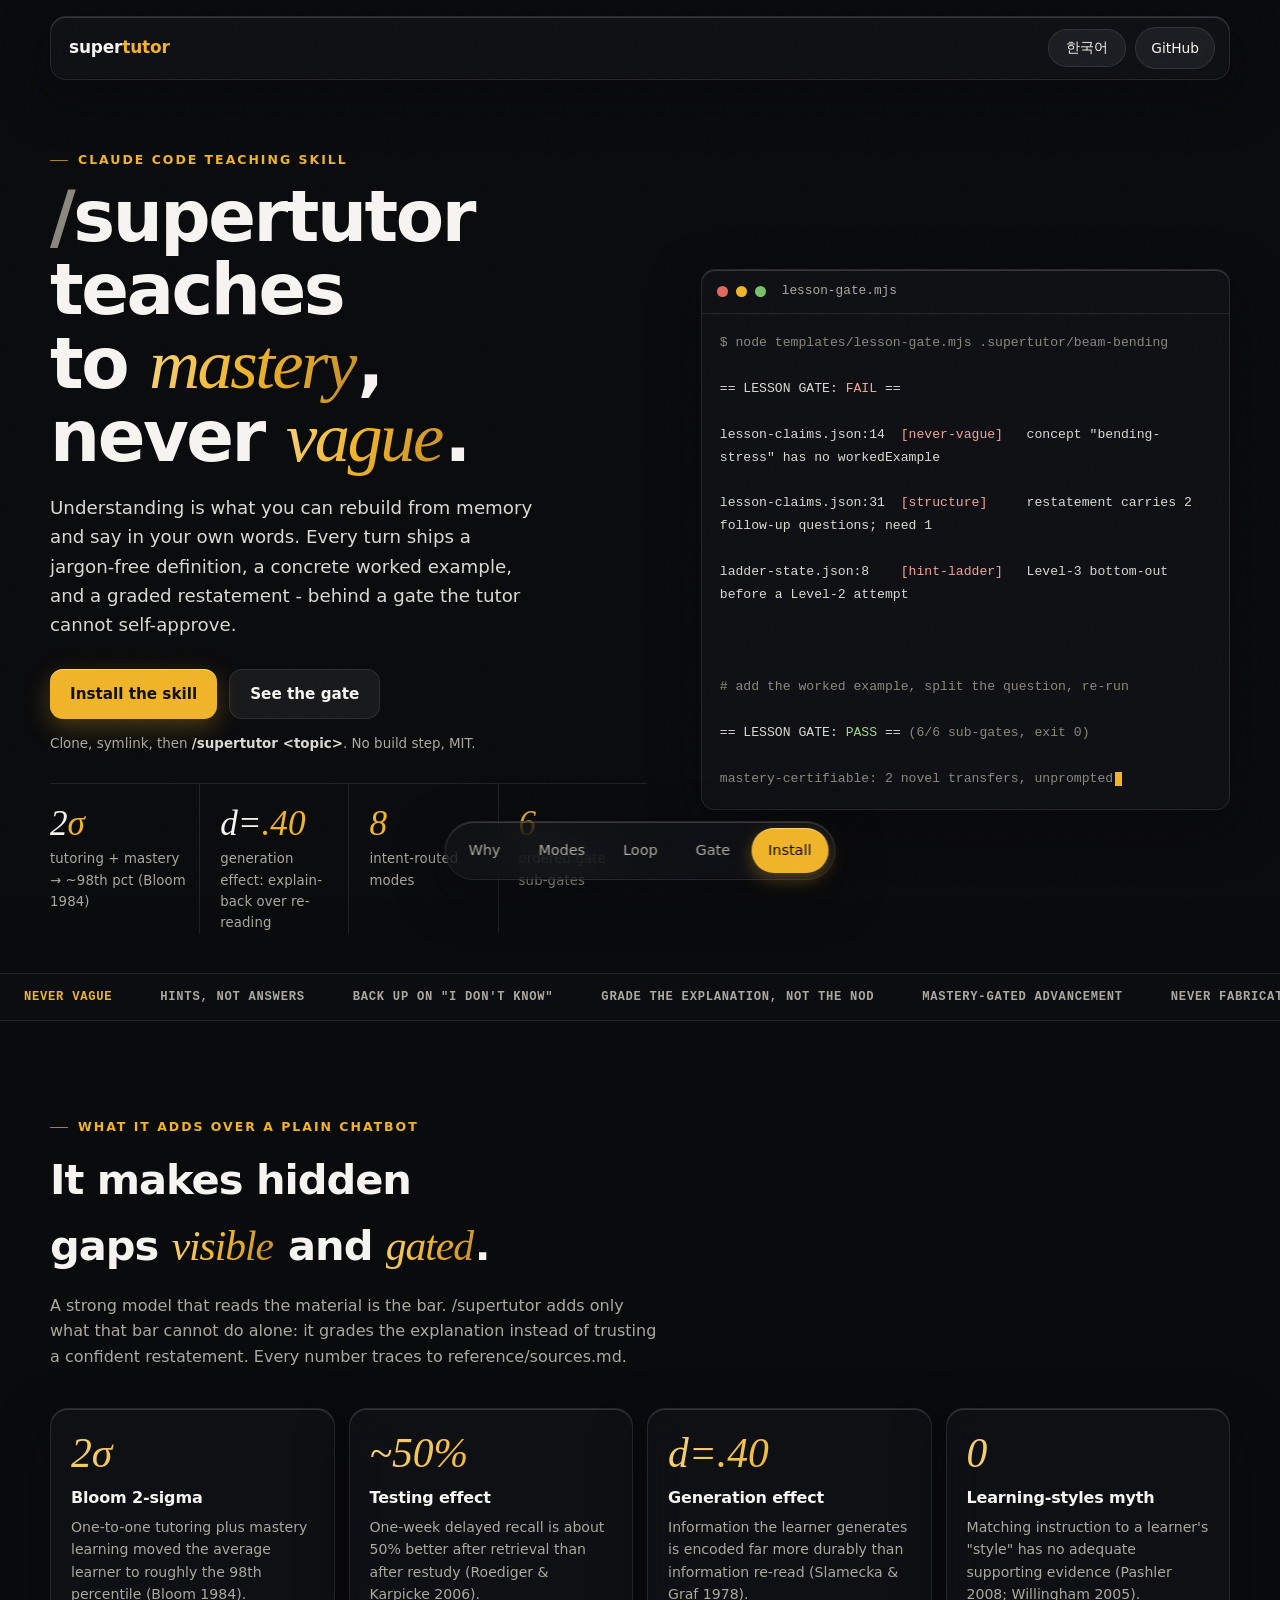
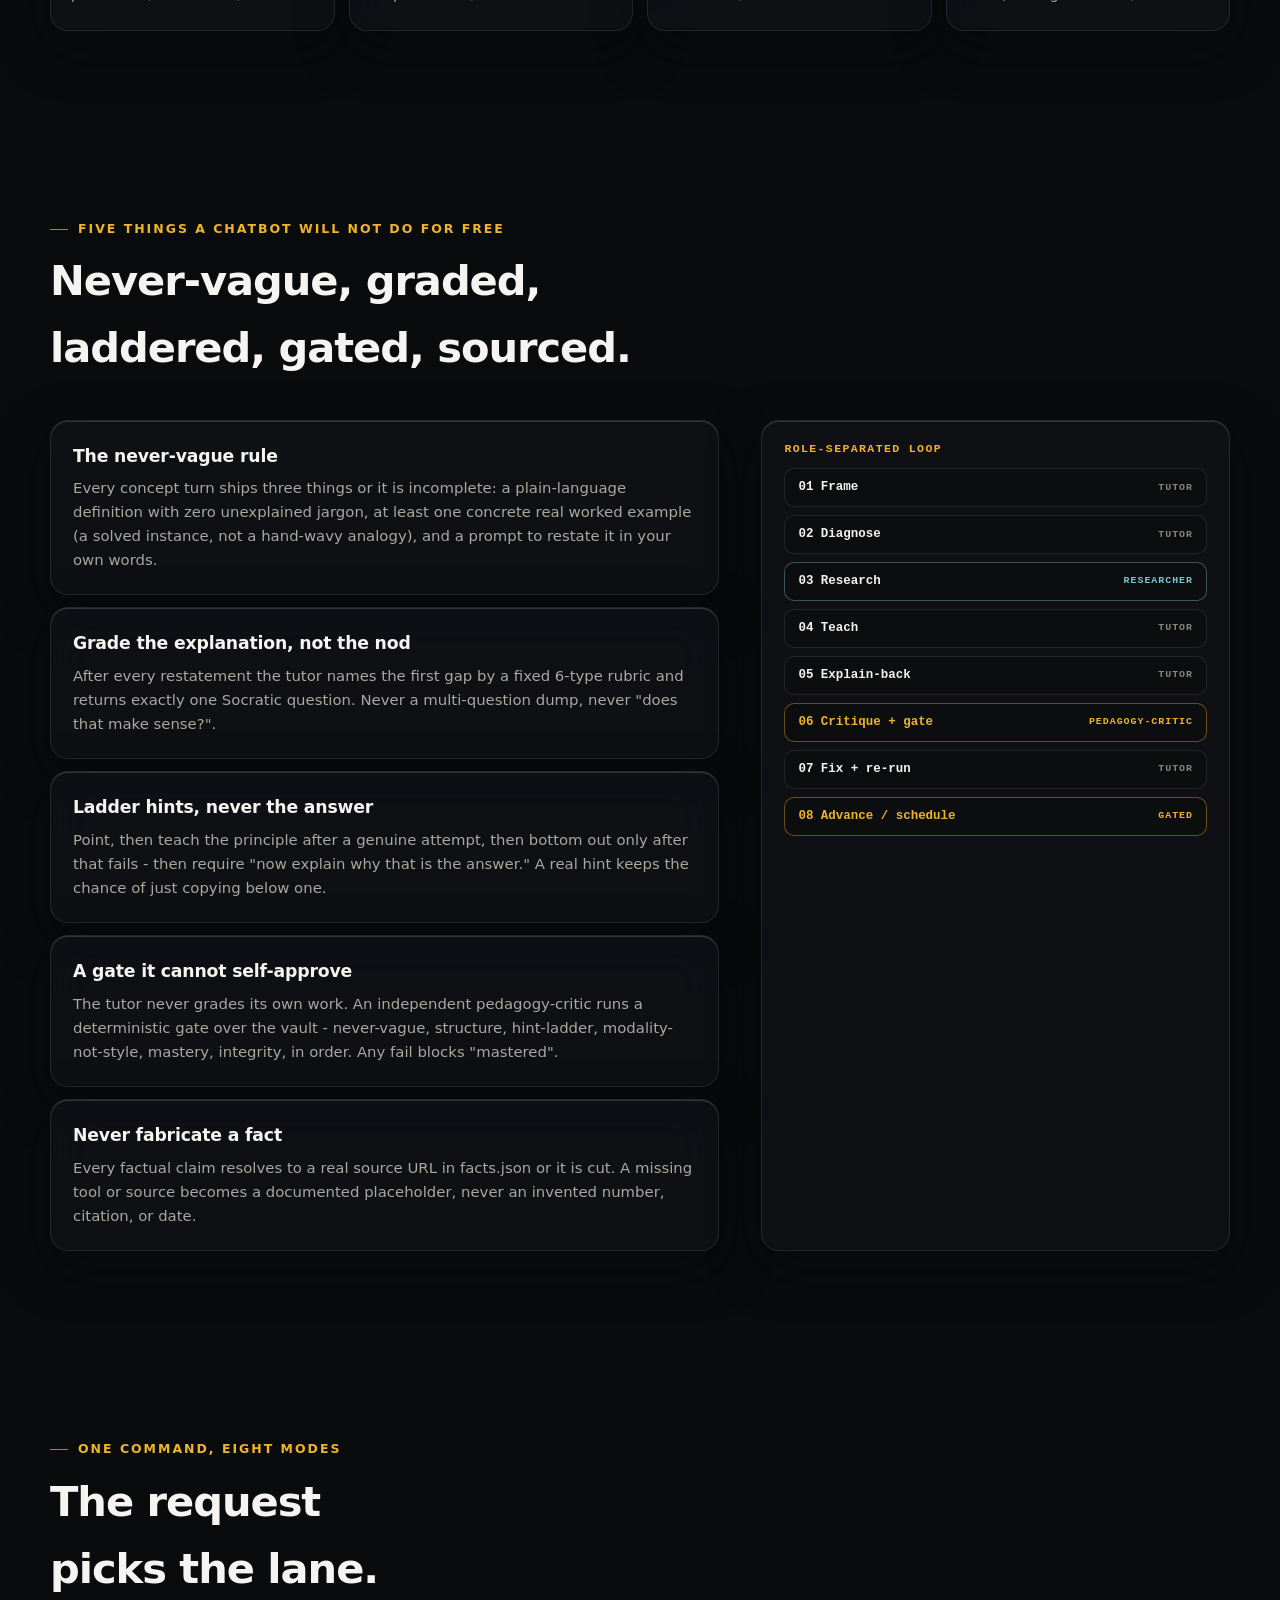
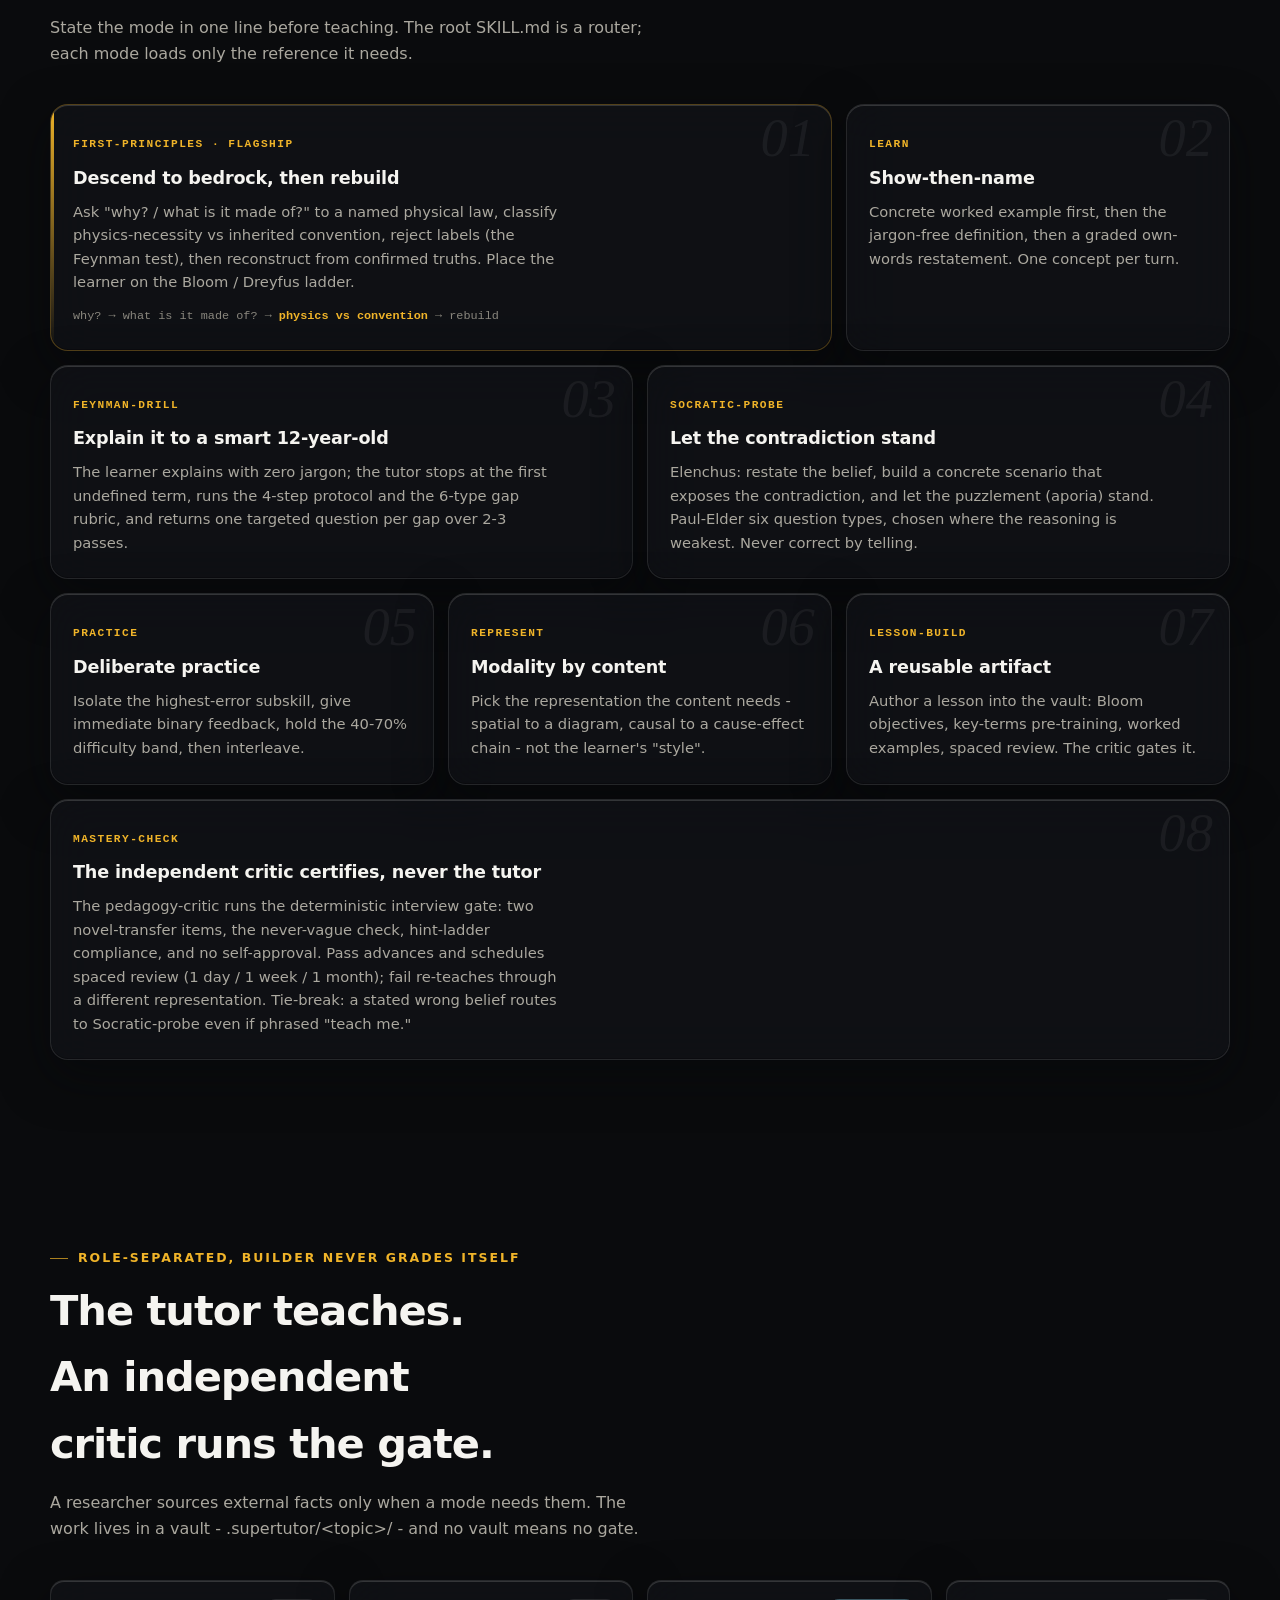
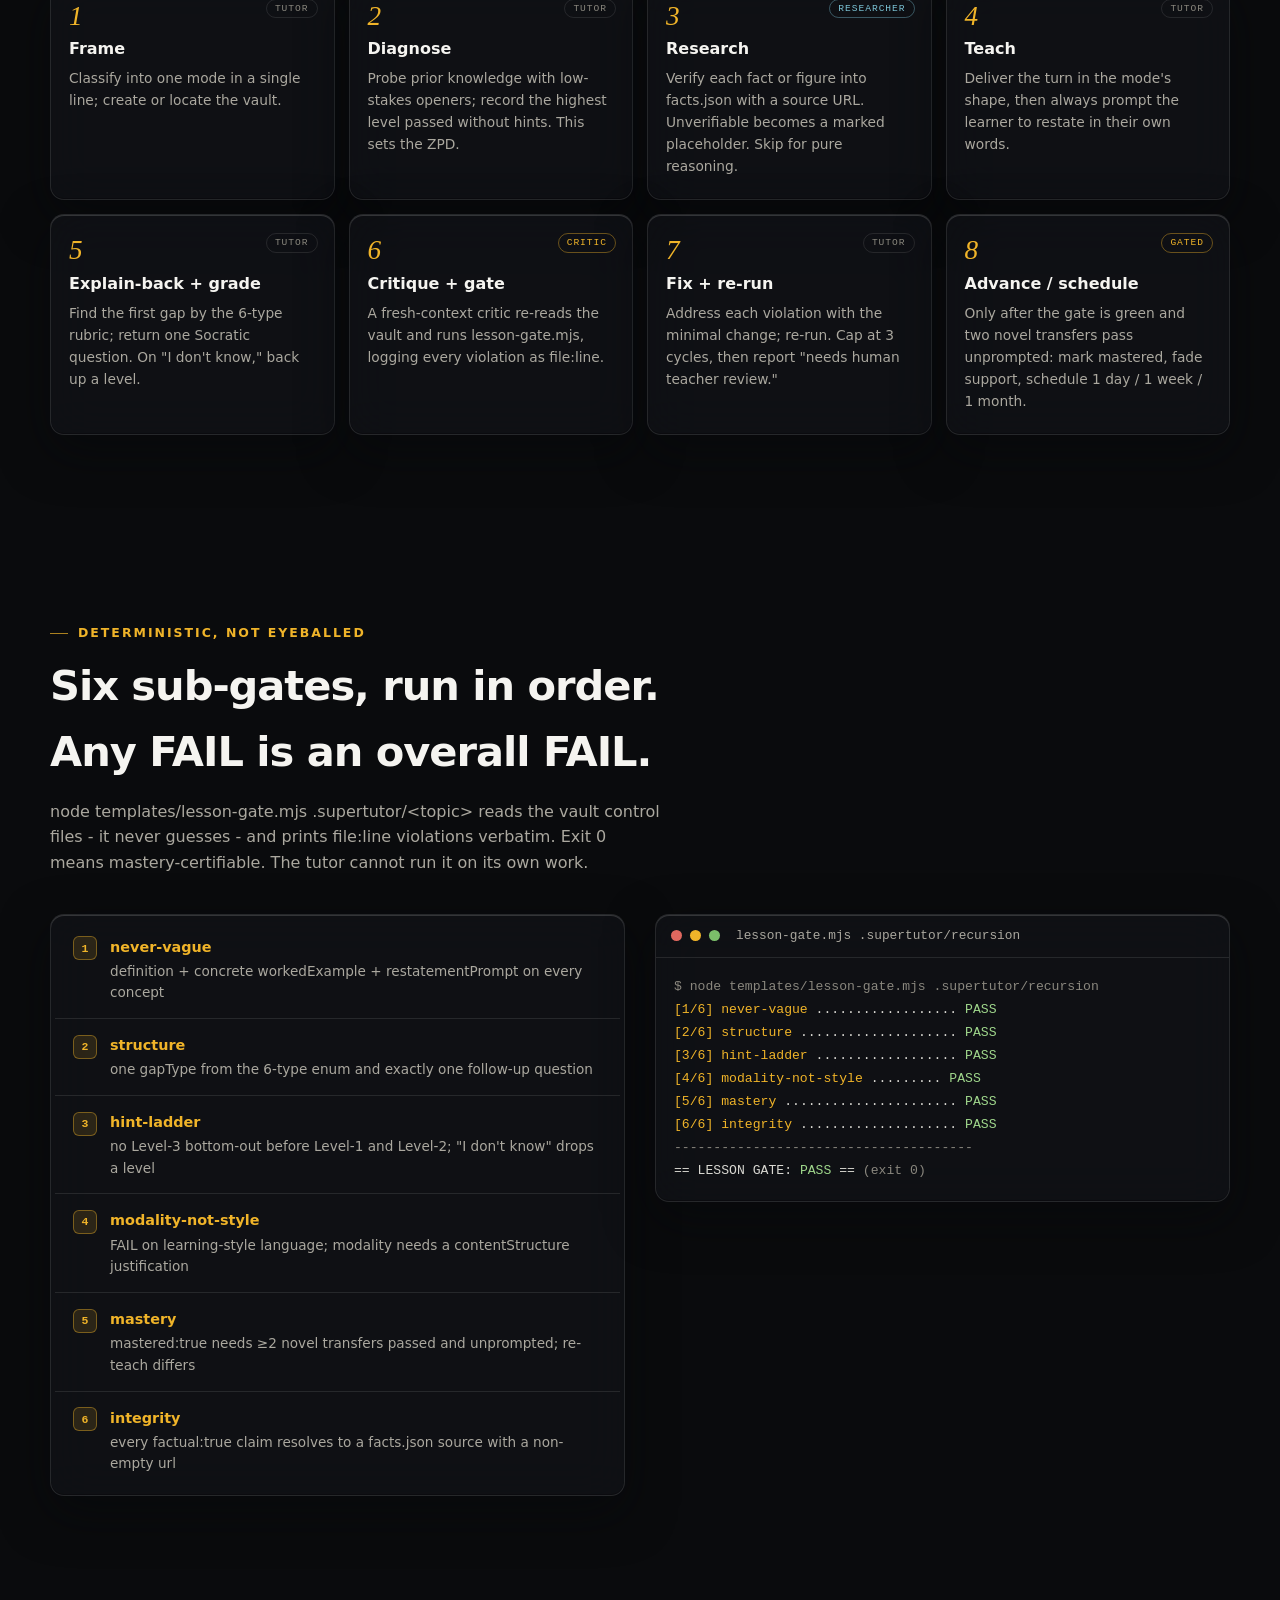
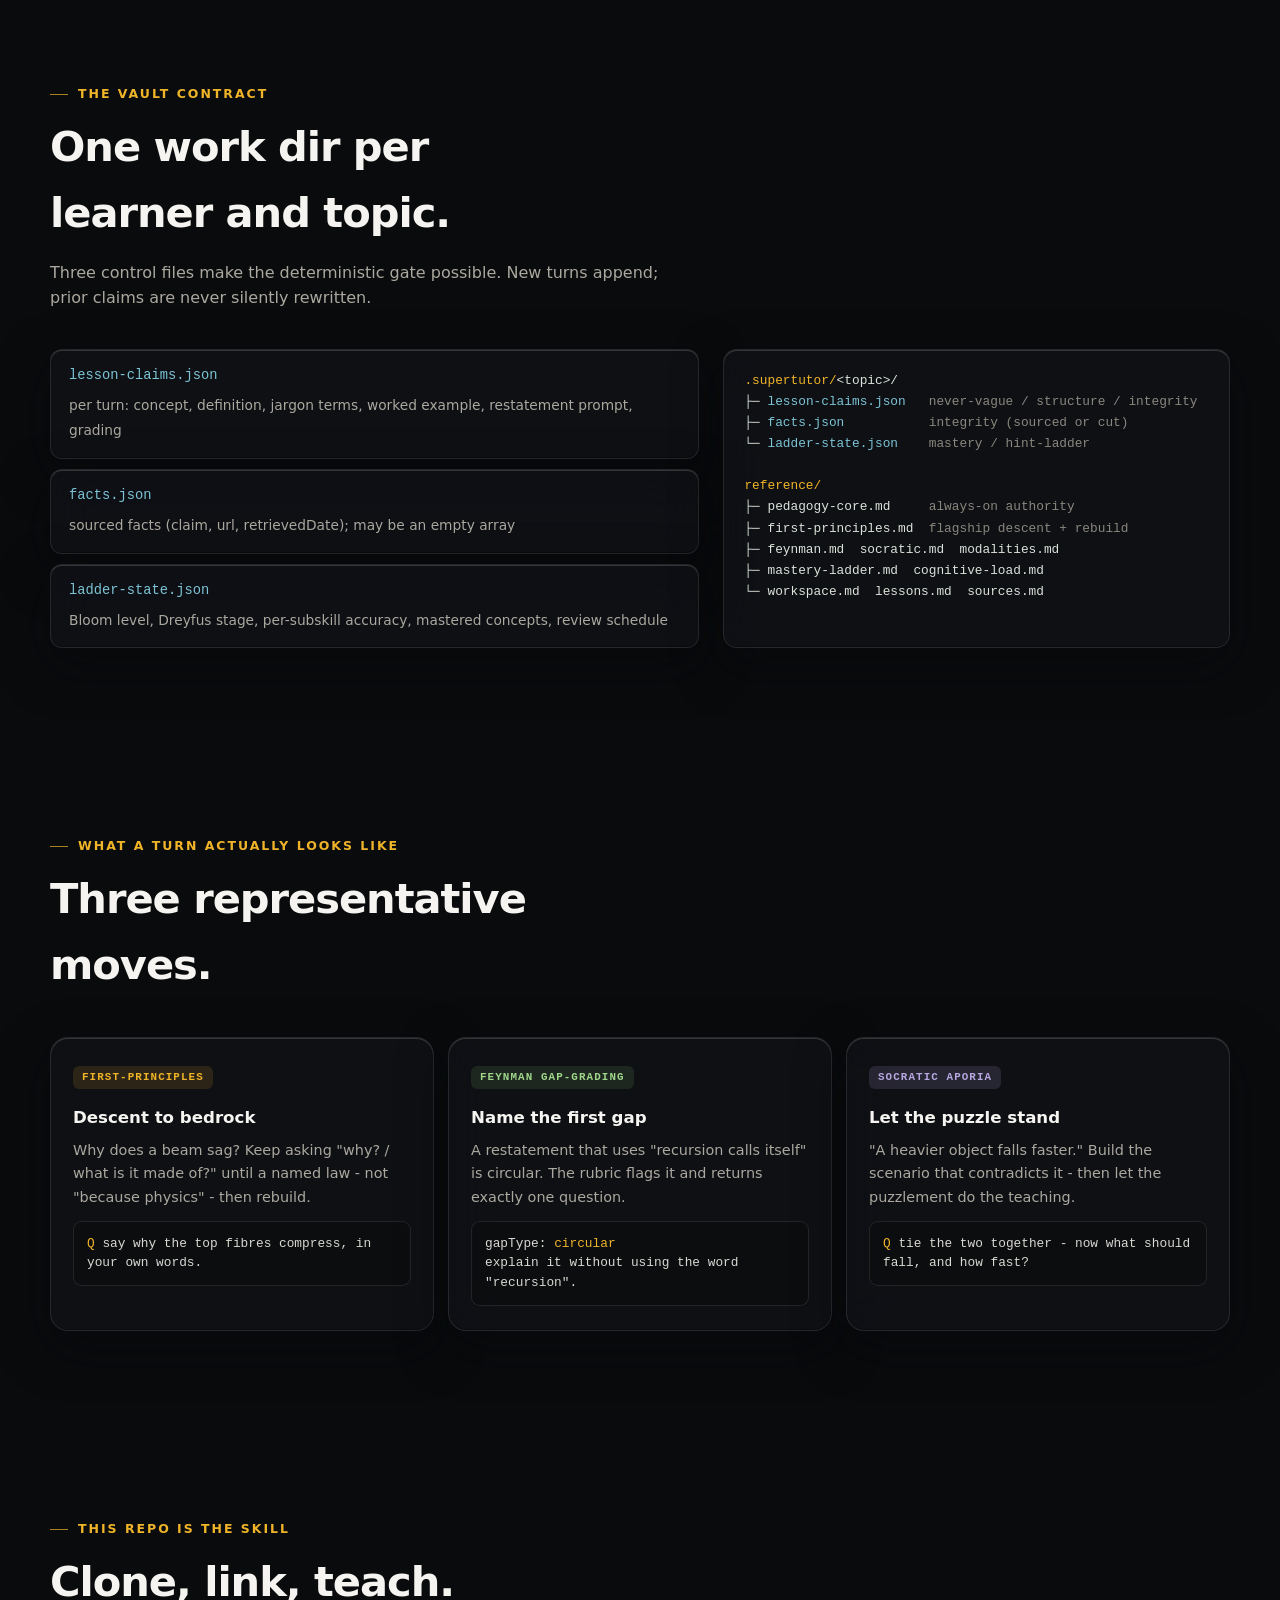
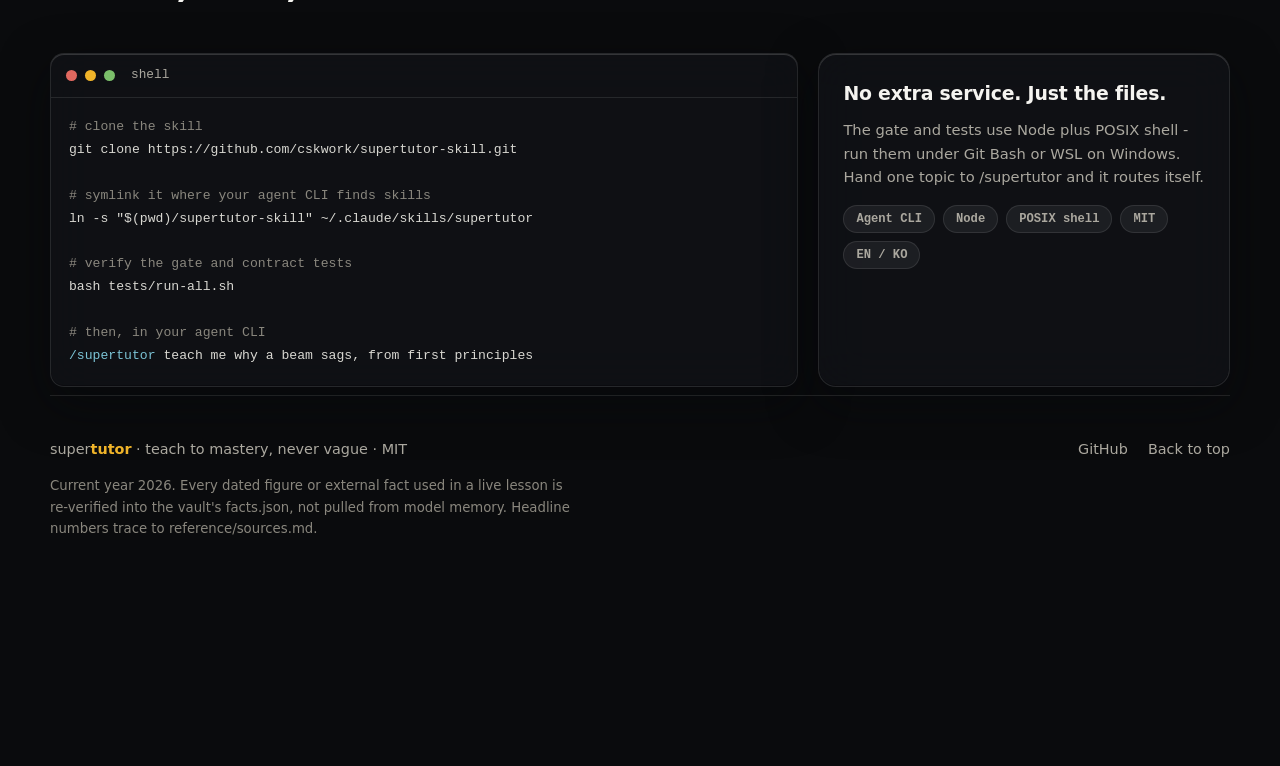
==== docs/index.html @ e42b1df1 "feat: supertutor v0.1.0 - teach anyone anything to mastery (Feynman + Socratic, first-principles fla" ====
<!doctype html>
<html lang="en">
<head>
<meta charset="utf-8">
<meta name="viewport" content="width=device-width, initial-scale=1">
<title>/supertutor - teach to mastery, never vague</title>
<meta name="description" content="A Claude Code skill that teaches anyone anything to genuine mastery - first-principles engineering as the flagship - via Feynman explain-back and Socratic hints, behind a deterministic gate the tutor cannot self-approve. English and Korean.">
<meta property="og:title" content="/supertutor - teach to mastery, never vague">
<meta property="og:description" content="Never-vague teaching: a jargon-free definition, a concrete worked example, and a graded own-words restatement on every turn. Behind a gate with no self-approval.">
<meta property="og:type" content="website">
<link rel="icon" href="data:image/svg+xml,%3Csvg xmlns='http://www.w3.org/2000/svg' viewBox='0 0 32 32'%3E%3Crect width='32' height='32' rx='8' fill='%23f0b429'/%3E%3Ctext x='16' y='23' font-family='Georgia,serif' font-style='italic' font-size='20' font-weight='600' text-anchor='middle' fill='%230a0b0d'%3Et%3C/text%3E%3C/svg%3E">
<style>
  :root{
    --bg:#0a0b0d; --glass:rgba(20,22,27,.58); --glass-strong:rgba(20,22,27,.78);
    --ink:#f5f4f0; --body:#d9d8d2; --muted:#aba89f; --soft:#8a877e;
    --line:rgba(245,244,240,.10); --line-strong:rgba(245,244,240,.18);
    --accent:#f0b429; --accent-deep:#c8902a; --accent-soft:rgba(240,180,41,.13);
    --accent-ink:#0e0f11;
    --green:#9fd68b; --green-deep:#7bbf6a; --green-soft:rgba(123,191,106,.13);
    --red:#f0a39b; --red-soft:rgba(240,163,155,.12);
    --cyan:#7cc4d6; --violet:#b6a7e0;
    --hl:rgba(245,244,240,.16); --hl-soft:rgba(245,244,240,.06);
    --shadow:0 16px 48px rgba(6,7,9,.5);
    --ease:cubic-bezier(.16,1,.3,1);
    --r-card:18px; --r-term:14px;
    --maxw:1180px; --fs:1;
    --sans:ui-sans-serif, system-ui, -apple-system, "Segoe UI", "Noto Sans KR", "Apple SD Gothic Neo", "Malgun Gothic", sans-serif;
    --serif:"Newsreader", Georgia, "Times New Roman", serif;
    --mono:ui-monospace, "SF Mono", "JetBrains Mono", Consolas, "Liberation Mono", Menlo, monospace;
  }
  *{box-sizing:border-box}
  html{scroll-behavior:smooth; background:var(--bg)}
  body{
    margin:0; min-width:320px; background:var(--bg); color:var(--body);
    font-family:var(--sans); font-size:calc(16px * var(--fs)); line-height:1.6;
    -webkit-font-smoothing:antialiased; padding-bottom:104px; overflow-x:hidden;
  }

  /* Language: .en / .ko spans toggled by html[lang]; default en. */
  html[lang="en"] .ko{ display:none !important; }
  html[lang="ko"] .en{ display:none !important; }
  html[lang="ko"] body{ word-break:keep-all; }
  html[lang="ko"] .term pre, html[lang="ko"] .ticker, html[lang="ko"] .ascii{ word-break:normal; }

  a{color:inherit; text-decoration:none}
  a:hover{color:var(--accent)}
  a:focus-visible, button:focus-visible{ outline:2px solid var(--accent); outline-offset:3px; border-radius:6px }
  code, kbd, pre, .mono{ font-family:var(--mono) }
  b{color:var(--ink)}
  .wrap{ position:relative; z-index:2; width:min(var(--maxw), calc(100% - 40px)); margin:0 auto }
  .accent{color:var(--accent)}
  .serif{
    font-family:var(--serif); font-style:italic; font-weight:500;
    background:linear-gradient(115deg,#f6d27a 6%,var(--accent) 48%,var(--accent-deep) 95%);
    -webkit-background-clip:text; background-clip:text; color:transparent; padding-right:.04em;
  }
  html[lang="ko"] .serif{ font-style:normal; font-weight:700; padding-right:0 }
  .eyebrow{ font-size:.78rem; letter-spacing:.16em; text-transform:uppercase; color:var(--accent); font-weight:600 }
  .eyebrow::before{ content:""; display:inline-block; width:18px; height:1px; background:var(--accent); vertical-align:middle; margin-right:10px; opacity:.7 }

  /* Depth layers: aurora z-3, grain z90. */
  body::before{
    content:""; position:fixed; inset:-12%; z-index:-3; pointer-events:none;
    background:
      radial-gradient(38% 46% at 14% 8%, rgba(240,180,41,.16), transparent 70%),
      radial-gradient(44% 44% at 86% 12%, rgba(124,196,214,.14), transparent 70%),
      radial-gradient(50% 50% at 80% 86%, rgba(182,167,224,.12), transparent 72%),
      radial-gradient(42% 42% at 16% 92%, rgba(123,191,106,.10), transparent 72%);
    filter:saturate(118%); animation:aurora 30s ease-in-out infinite;
  }
  @keyframes aurora{ 0%,100%{transform:translate3d(0,0,0) scale(1)} 50%{transform:translate3d(-1.4%,1.1%,0) scale(1.05)} }
  body::after{
    content:""; position:fixed; inset:0; z-index:90; pointer-events:none; opacity:.05; mix-blend-mode:overlay;
    background-image:url('data:image/svg+xml;utf8,<svg xmlns="http://www.w3.org/2000/svg" width="160" height="160"><filter id="n"><feTurbulence type="fractalNoise" baseFrequency="0.82" numOctaves="2" stitchTiles="stitch"/></filter><rect width="160" height="160" filter="url(%23n)" opacity="0.55"/></svg>');
  }

  .glass{
    background:var(--glass);
    -webkit-backdrop-filter:blur(22px) saturate(150%); backdrop-filter:blur(22px) saturate(150%);
    border:1px solid var(--line);
    box-shadow:inset 0 1px 0 var(--hl), inset 0 -1px 0 rgba(6,7,9,.4), var(--shadow);
  }
  @media (prefers-reduced-transparency:reduce){
    .glass{ background:rgba(22,24,28,.97); -webkit-backdrop-filter:none; backdrop-filter:none }
  }

  /* Glass topbar */
  .topbar{ position:fixed; top:16px; left:50%; transform:translateX(-50%); z-index:60; width:min(var(--maxw), calc(100% - 32px)); border-radius:16px }
  .top-row{ display:flex; align-items:center; justify-content:space-between; gap:14px; padding:10px 14px 10px 18px }
  .brand{ font-weight:700; color:var(--ink); font-size:1.06rem; letter-spacing:-.01em }
  .brand b{ color:var(--accent) }
  .top-right{ display:flex; gap:9px; align-items:center }
  .pill{ border:1px solid var(--line); padding:9px 15px; border-radius:999px; color:var(--ink); font-size:.86rem; background:var(--hl-soft); transition:border-color .2s var(--ease), transform .2s var(--ease) }
  .pill:hover{ border-color:rgba(240,180,41,.55); transform:translateY(-1px); color:var(--ink) }
  .lang{ cursor:pointer; font-family:inherit; min-width:78px; text-align:center }

  /* Fixed glass dock with hover magnification */
  .dock{ position:fixed; left:50%; bottom:20px; transform:translateX(-50%); z-index:60; display:flex; gap:4px; padding:6px; border-radius:999px; max-width:calc(100% - 24px) }
  .dock a{ position:relative; padding:11px 17px; border-radius:999px; color:var(--muted); font-size:.9rem; font-weight:500; white-space:nowrap; transition:color .25s var(--ease), transform .3s var(--ease) }
  .dock a:hover{ color:var(--ink); transform:translateY(-3px) scale(1.07) }
  .dock a:has(+ a:hover), .dock a:hover + a{ transform:translateY(-1px) scale(1.03) }
  .dock a.active{ color:var(--accent-ink); background:var(--accent); box-shadow:inset 0 1px 0 rgba(255,247,224,.45), 0 6px 18px rgba(240,180,41,.32) }
  @media (max-width:620px){ .dock a{ padding:10px 12px; font-size:.82rem } .dock{ gap:2px; padding:5px } }

  /* Hero */
  .hero{ padding:146px 0 40px; display:grid; grid-template-columns:1.06fr .94fr; gap:54px; align-items:center; min-height:86dvh }
  .hero h1{ font-size:clamp(2.5rem,5.6vw,4.4rem); line-height:1.04; letter-spacing:-.035em; color:var(--ink); margin:.6rem 0 0; font-weight:700; text-wrap:balance }
  .hero h1 .slash{ color:var(--soft) }
  .hero p.lede{ font-size:1.14rem; color:var(--body); max-width:42ch; margin:1.2rem 0 0 }
  [data-stage]{ opacity:0; transform:translateY(18px); animation:rise .85s var(--ease) forwards; animation-delay:calc(var(--i,0) * 110ms) }
  @keyframes rise{ to{ opacity:1; transform:none } }
  .cta-row{ display:flex; gap:12px; margin-top:30px; flex-wrap:wrap }
  .btn{ position:relative; overflow:hidden; display:inline-flex; align-items:center; gap:8px; min-height:44px; padding:12px 20px; border-radius:13px; font-weight:600; font-size:.95rem; transition:transform .25s var(--ease), box-shadow .25s var(--ease), border-color .2s var(--ease) }
  .btn-primary{ background:var(--accent); color:var(--accent-ink); box-shadow:inset 0 1px 0 rgba(255,247,224,.45), 0 8px 24px rgba(240,180,41,.28) }
  .btn-primary::after{ content:""; position:absolute; top:0; bottom:0; left:-60%; width:40%; transform:skewX(-18deg); background:linear-gradient(90deg, transparent, rgba(255,247,224,.5), transparent); transition:left .55s var(--ease) }
  .btn-primary:hover{ transform:translateY(-2px); color:var(--accent-ink) }
  .btn-primary:hover::after{ left:120% }
  .btn-ghost{ color:var(--ink); border:1px solid var(--line); background:var(--hl-soft) }
  .btn-ghost:hover{ transform:translateY(-2px); border-color:rgba(240,180,41,.5) }
  .cta-note{ margin:14px 0 0; font-size:.84rem; color:var(--muted) }
  .cta-note b{ color:var(--body); font-weight:600 }

  /* Stat grid */
  .stats{ display:grid; grid-template-columns:repeat(4,1fr); gap:0; margin:28px 0 0; border-top:1px solid var(--line) }
  .stat{ padding:22px 8px 0; border-left:1px solid var(--line) }
  .stat:first-child{ border-left:none; padding-left:0 }
  .stat:not(:first-child){ padding-left:20px }
  .stat .n{ font-family:var(--serif); font-style:italic; font-weight:500; font-size:2.2rem; color:var(--ink); line-height:1 }
  .stat .n em{ font-style:inherit; color:var(--accent) }
  .stat p{ margin:.45rem 0 0; font-size:.83rem; color:var(--muted); letter-spacing:.01em }
  @media (max-width:820px){ .stats{ grid-template-columns:1fr 1fr; row-gap:22px } .stat:nth-child(3){ border-left:none; padding-left:0 } }

  /* Terminal */
  .term{ border-radius:var(--r-term); overflow:hidden }
  .term-bar{ display:flex; align-items:center; gap:8px; padding:11px 15px; border-bottom:1px solid var(--line) }
  .dot{ width:11px; height:11px; border-radius:50% }
  .dot.a{ background:#e0685f } .dot.b{ background:var(--accent) } .dot.c{ background:var(--green-deep) }
  .term-title{ margin-left:8px; font-size:.8rem; color:var(--muted); font-family:var(--mono) }
  .term pre{ margin:0; padding:18px; font-family:var(--mono); font-size:calc(.82rem * var(--fs)); line-height:1.75; color:var(--body); overflow-x:auto; white-space:pre-wrap }
  .term .ok{ color:var(--green) } .term .bad{ color:var(--red) } .term .dim{ color:var(--soft) } .term .cy{ color:var(--cyan) } .term .am{ color:var(--accent) }
  .tline{ display:block; opacity:0; animation:lineIn .01s steps(1) forwards; animation-delay:var(--t,0s) }
  @keyframes lineIn{ to{ opacity:1 } }
  .caret::after{ content:""; display:inline-block; width:.55em; height:1.05em; margin-left:2px; vertical-align:text-bottom; background:var(--accent); animation:blink 1.1s steps(1) infinite }
  @keyframes blink{ 50%{ opacity:0 } }

  /* Ticker */
  .ticker-wrap{ position:relative; z-index:2; border-top:1px solid var(--line); border-bottom:1px solid var(--line); overflow:hidden; background:rgba(14,16,20,.6) }
  .ticker{ display:flex; gap:0; width:max-content; animation:tick 34s linear infinite }
  .ticker-wrap:hover .ticker{ animation-play-state:paused }
  @keyframes tick{ to{ transform:translateX(-50%) } }
  .ticker span{ display:inline-flex; align-items:center; min-height:46px; padding:0 24px; color:var(--muted); font:700 .76rem/1 var(--mono); letter-spacing:.06em; text-transform:uppercase; white-space:nowrap }
  .ticker b{ color:var(--accent) }

  /* Sections */
  section{ padding:clamp(58px,8vw,92px) 0; position:relative; z-index:2 }
  section[id]{ scroll-margin-top:92px }
  .sec-head{ max-width:60ch }
  .sec-head h2{ font-size:clamp(1.8rem,3.5vw,2.6rem); color:var(--ink); letter-spacing:-.025em; margin:.5rem 0 0; font-weight:700; text-wrap:balance }
  .sec-head p{ color:var(--muted); margin:.8rem 0 0; font-size:calc(1rem * var(--fs)) }

  /* Why metrics */
  .metrics{ display:grid; grid-template-columns:repeat(4,1fr); gap:14px; margin-top:38px }
  .metric{ padding:24px 20px; border-radius:var(--r-card) }
  .metric .big{ font-family:var(--serif); font-style:italic; font-weight:500; font-size:2.6rem; line-height:1; background:linear-gradient(120deg,#f6d27a,var(--accent) 55%,var(--accent-deep)); -webkit-background-clip:text; background-clip:text; color:transparent }
  html[lang="ko"] .metric .big{ font-style:normal; font-weight:700 }
  .metric h3{ margin:.7rem 0 .3rem; color:var(--ink); font-size:1rem; letter-spacing:-.01em }
  .metric p{ margin:0; color:var(--muted); font-size:.88rem }
  @media (max-width:860px){ .metrics{ grid-template-columns:1fr 1fr } }

  /* Workflow split */
  .split{ display:grid; grid-template-columns:minmax(0,1fr) minmax(300px,.7fr); gap:clamp(22px,4vw,42px); align-items:stretch; margin-top:38px }
  .claim-stack{ display:grid; gap:12px }
  .claim{ padding:22px; border-radius:var(--r-card) }
  .claim h3{ margin:0 0 7px; color:var(--ink); font-size:1.08rem; letter-spacing:-.01em }
  .claim p{ margin:0; color:var(--muted); font-size:.93rem }
  .route{ position:relative; padding:22px; border-radius:var(--r-card); overflow:hidden }
  .route h4{ margin:0 0 14px; font:600 .72rem/1 var(--mono); letter-spacing:.12em; text-transform:uppercase; color:var(--accent) }
  .route-step{ display:flex; align-items:center; justify-content:space-between; gap:14px; margin:0 0 8px; padding:11px 13px; border:1px solid var(--line); border-radius:10px; background:rgba(10,11,13,.5); color:var(--muted); font:600 .78rem/1.2 var(--mono) }
  .route-step b{ color:var(--ink) }
  .route-step .who{ font-size:.62rem; letter-spacing:.1em; text-transform:uppercase; color:var(--soft) }
  .route-step.critic{ border-color:rgba(240,180,41,.4) } .route-step.critic b{ color:var(--accent) } .route-step.critic .who{ color:var(--accent) }
  .route-step.research{ border-color:rgba(124,196,214,.4) } .route-step.research .who{ color:var(--cyan) }

  /* Bento */
  .bento{ display:grid; grid-template-columns:repeat(6,1fr); gap:14px; margin-top:38px }
  .card{ position:relative; overflow:hidden; border-radius:var(--r-card); padding:24px 22px; transition:border-color .3s var(--ease), transform .3s var(--ease) }
  .card .tag{ font:600 .7rem/1 var(--mono); letter-spacing:.13em; text-transform:uppercase; color:var(--accent) }
  .card.flag .tag{ color:var(--accent) }
  .card h3{ margin:.55rem 0 0; color:var(--ink); font-size:1.1rem; letter-spacing:-.01em; position:relative }
  .card p{ margin:.5rem 0 0; font-size:.92rem; color:var(--muted); position:relative; max-width:52ch }
  .card .pipe{ margin-top:14px; font:.74rem/1.5 var(--mono); color:var(--soft) }
  .card .pipe b{ color:var(--accent); font-weight:600 }
  .card .gnum{ position:absolute; right:16px; top:6px; font-family:var(--serif); font-style:italic; font-size:3.4rem; line-height:1; color:rgba(245,244,240,.06); user-select:none; pointer-events:none }
  .card::after{ content:""; position:absolute; inset:0; border-radius:inherit; opacity:0; pointer-events:none; transition:opacity .35s var(--ease); background:radial-gradient(240px circle at var(--mx,50%) var(--my,40%), rgba(240,180,41,.12), transparent 65%) }
  .card:hover{ border-color:rgba(240,180,41,.35); transform:translateY(-2px) }
  .card:hover::after{ opacity:1 }
  .card.flag{ border-color:rgba(240,180,41,.3) }
  .card.flag::before{ content:""; position:absolute; left:0; top:0; bottom:0; width:3px; background:linear-gradient(180deg,var(--accent),transparent) }
  .card.s6{ grid-column:span 6 } .card.s4{ grid-column:span 4 } .card.s3{ grid-column:span 3 } .card.s2{ grid-column:span 2 }
  @media (max-width:900px){ .bento{ grid-template-columns:1fr 1fr } .card.s6,.card.s4,.card.s3,.card.s2{ grid-column:span 1 } }
  @media (max-width:560px){ .bento{ grid-template-columns:1fr } }

  /* Loop */
  .loop{ display:grid; grid-template-columns:repeat(4,1fr); gap:14px; margin-top:38px }
  .step{ position:relative; border-radius:var(--r-term); padding:22px 18px }
  .step .n{ font-family:var(--serif); font-style:italic; font-size:1.7rem; color:var(--accent); line-height:1 }
  .step h3{ margin:.4rem 0 0; color:var(--ink); font-size:1rem }
  .step p{ margin:.35rem 0 0; font-size:.86rem; color:var(--muted) }
  .role{ position:absolute; top:18px; right:16px; font:.6rem/1 var(--mono); letter-spacing:.1em; text-transform:uppercase; color:var(--soft); border:1px solid var(--line); border-radius:999px; padding:4px 8px }
  .role.critic{ color:var(--accent); border-color:rgba(240,180,41,.4) }
  .role.research{ color:var(--cyan); border-color:rgba(124,196,214,.4) }
  @media (max-width:900px){ .loop{ grid-template-columns:1fr 1fr } }
  @media (max-width:520px){ .loop{ grid-template-columns:1fr } }

  /* Gate */
  .gate-grid{ display:grid; grid-template-columns:1fr 1fr; gap:30px; align-items:start; margin-top:38px }
  .gate-list{ list-style:none; padding:6px 4px; margin:0; border-radius:var(--r-term) }
  .gate-list li{ padding:14px 18px; border-bottom:1px solid var(--line); color:var(--body); font-size:.94rem; display:flex; gap:13px; align-items:baseline }
  .gate-list li:last-child{ border-bottom:none }
  .gate-list li .no{ display:inline-grid; place-items:center; flex:0 0 auto; width:24px; height:24px; border-radius:6px; border:1px solid rgba(240,180,41,.4); background:var(--accent-soft); color:var(--accent); font:700 .72rem/1 var(--mono) }
  .gate-list li .k{ color:var(--accent); font-weight:600; white-space:nowrap; font-size:.9rem }
  .gate-list li .d{ color:var(--muted); display:block; font-size:.85rem; margin-top:2px }
  @media (max-width:860px){ .gate-grid{ grid-template-columns:1fr } }

  /* Vault */
  .vault{ display:grid; grid-template-columns:minmax(0,1fr) minmax(300px,.78fr); gap:24px; margin-top:38px; align-items:stretch }
  .files{ display:grid; gap:10px }
  .file-chip{ padding:15px 18px; border-radius:12px }
  .file-chip code{ display:block; margin-bottom:5px; color:var(--cyan); font-size:.86rem }
  .file-chip span{ color:var(--muted); font-size:.86rem }
  .ascii{ margin:0; padding:20px; border-radius:var(--r-term); color:#dbe3da; font:calc(.8rem * var(--fs))/1.65 var(--mono); white-space:pre; overflow-x:auto }
  .ascii .c{ color:var(--cyan) } .ascii .a{ color:var(--accent) } .ascii .dim{ color:var(--soft) }

  /* Proof */
  .proof-grid{ display:grid; grid-template-columns:repeat(3,1fr); gap:14px; margin-top:38px }
  .proof{ padding:24px 22px; border-radius:var(--r-card) }
  .proof .tag{ display:inline-flex; padding:6px 9px; border-radius:6px; background:var(--accent-soft); color:var(--accent); font:600 .68rem/1 var(--mono); letter-spacing:.1em; text-transform:uppercase; margin-bottom:16px }
  .proof.fp .tag{ background:var(--accent-soft); color:var(--accent) }
  .proof.fy .tag{ background:var(--green-soft); color:var(--green) }
  .proof.so .tag{ background:rgba(182,167,224,.14); color:var(--violet) }
  .proof h3{ margin:0 0 8px; color:var(--ink); font-size:1.04rem }
  .proof p{ margin:0; color:var(--muted); font-size:.9rem }
  .proof .ex{ margin-top:12px; padding:12px 13px; border-radius:9px; border:1px solid var(--line); background:rgba(10,11,13,.5); color:var(--body); font:.8rem/1.55 var(--mono) }
  .proof .ex .q{ color:var(--accent) }
  @media (max-width:860px){ .proof-grid{ grid-template-columns:1fr } }

  /* Install */
  .install{ display:grid; grid-template-columns:minmax(0,1fr) minmax(280px,.55fr); gap:20px; align-items:stretch; margin-top:38px }
  .install-card{ padding:24px; border-radius:var(--r-card) }
  .install-card h3{ margin:0 0 10px; color:var(--ink); font-size:1.18rem; letter-spacing:-.01em }
  .install-card p{ margin:0 0 16px; color:var(--muted); font-size:.92rem }
  .pill-row{ display:flex; flex-wrap:wrap; gap:8px }
  .tag-pill{ border:1px solid var(--line); border-radius:999px; padding:7px 12px; color:var(--muted); background:var(--hl-soft); font:600 .76rem/1 var(--mono) }
  @media (max-width:860px){ .install{ grid-template-columns:1fr } }

  footer{ margin-top:8px; padding:42px 0 18px; color:var(--muted); font-size:.9rem; position:relative; z-index:2; border-top:1px solid var(--line) }
  .foot-row{ display:flex; justify-content:space-between; gap:20px; flex-wrap:wrap; align-items:center }
  .foot-row b{ color:var(--accent) }
  .foot-note{ margin-top:14px; font-size:.83rem; color:var(--soft); max-width:62ch }
  footer a:hover{ color:var(--ink) }

  .reveal{ opacity:0; transform:translateY(16px); transition:opacity .7s var(--ease), transform .7s var(--ease); transition-delay:var(--d,0s) }
  .reveal.in{ opacity:1; transform:none }

  @media (max-width:900px){
    .hero{ grid-template-columns:1fr; gap:34px; min-height:0; padding-top:124px }
    .hero p.lede{ max-width:58ch }
    .split{ grid-template-columns:1fr }
    .vault{ grid-template-columns:1fr }
  }

  @media (prefers-reduced-motion:reduce){
    html{ scroll-behavior:auto }
    *,*::before,*::after{ animation-duration:.001ms !important; animation-iteration-count:1 !important; transition-duration:.001ms !important }
    .reveal{ opacity:1; transform:none }
    [data-stage]{ opacity:1; transform:none; animation:none }
    .tline{ opacity:1; animation:none } .caret::after{ animation:none }
    .ticker{ animation:none; flex-wrap:wrap; width:auto }
    body::before{ animation:none }
    .btn-primary::after{ display:none }
    .btn:hover,.pill:hover,.card:hover,.dock a:hover{ transform:none }
    ::view-transition-group(*),::view-transition-old(*),::view-transition-new(*){ animation:none !important }
  }
</style>
</head>
<body>

<header class="topbar glass">
  <div class="top-row">
    <div class="brand">super<b>tutor</b></div>
    <div class="top-right">
      <button id="langToggle" class="pill lang" aria-label="Switch language / 언어 전환"><span class="en">한국어</span><span class="ko">EN</span></button>
      <a class="pill" href="https://github.com/cskwork/supertutor-skill">GitHub</a>
    </div>
  </div>
</header>

<nav class="dock glass" aria-label="Sections">
  <a href="#why" class="dock-link"><span class="en">Why</span><span class="ko">이유</span></a>
  <a href="#modes" class="dock-link"><span class="en">Modes</span><span class="ko">모드</span></a>
  <a href="#loop" class="dock-link"><span class="en">Loop</span><span class="ko">루프</span></a>
  <a href="#gate" class="dock-link"><span class="en">Gate</span><span class="ko">게이트</span></a>
  <a href="#install" class="dock-link"><span class="en">Install</span><span class="ko">설치</span></a>
</nav>

<main>
<section class="hero wrap" id="top">
  <div>
    <span class="eyebrow" data-stage style="--i:0"><span class="en">Claude Code teaching skill</span><span class="ko">Claude Code 학습 스킬</span></span>
    <h1 data-stage style="--i:1">
      <span class="en"><span class="slash">/</span>supertutor teaches to <span class="serif">mastery</span>, never <span class="serif">vague</span>.</span>
      <span class="ko"><span class="slash">/</span>supertutor, 진짜 <span class="serif">이해</span>까지. 절대 <span class="serif">모호하지 않게</span>.</span>
    </h1>
    <p class="lede" data-stage style="--i:2">
      <span class="en">Understanding is what you can rebuild from memory and say in your own words. Every turn ships a jargon-free definition, a concrete worked example, and a graded restatement - behind a gate the tutor cannot self-approve.</span>
      <span class="ko">이해란 기억에서 다시 세우고 자기 말로 설명할 수 있는 것입니다. 모든 턴은 군더더기 없는 정의, 구체적인 풀이 예시, 채점된 되말하기를 함께 냅니다. 게이트는 가르친 쪽이 스스로 통과시키지 못합니다.</span>
    </p>
    <div class="cta-row" data-stage style="--i:3">
      <a class="btn btn-primary" href="#install"><span class="en">Install the skill</span><span class="ko">스킬 설치하기</span></a>
      <a class="btn btn-ghost" href="#gate"><span class="en">See the gate</span><span class="ko">게이트 살펴보기</span></a>
    </div>
    <p class="cta-note" data-stage style="--i:3">
      <span class="en">Clone, symlink, then <b>/supertutor &lt;topic&gt;</b>. No build step, MIT.</span>
      <span class="ko">클론하고 심링크한 뒤 <b>/supertutor &lt;주제&gt;</b>. 빌드 과정 없음, MIT.</span>
    </p>
    <div class="stats" data-stage style="--i:4">
      <div class="stat"><div class="n">2<em>&sigma;</em></div><p><span class="en">tutoring + mastery &rarr; ~98th pct (Bloom 1984)</span><span class="ko">개인 교습 + 완전학습 &rarr; ~98 백분위 (Bloom 1984)</span></p></div>
      <div class="stat"><div class="n">d=<em>.40</em></div><p><span class="en">generation effect: explain-back over re-reading</span><span class="ko">생성 효과: 다시 읽기보다 되말하기</span></p></div>
      <div class="stat"><div class="n"><em>8</em></div><p><span class="en">intent-routed modes</span><span class="ko">의도로 나뉘는 모드</span></p></div>
      <div class="stat"><div class="n"><em>6</em></div><p><span class="en">ordered gate sub-gates</span><span class="ko">순서대로 도는 서브게이트</span></p></div>
    </div>
  </div>

  <div class="term glass" data-stage style="--i:2" aria-label="example lesson-gate.mjs output">
    <div class="term-bar"><span class="dot a"></span><span class="dot b"></span><span class="dot c"></span><span class="term-title">lesson-gate.mjs</span></div>
<pre><span class="tline" style="--t:.4s"><span class="dim">$ node templates/lesson-gate.mjs .supertutor/beam-bending</span></span>
<span class="tline" style="--t:.9s">== LESSON GATE: <span class="bad">FAIL</span> ==</span>
<span class="tline" style="--t:1.15s">lesson-claims.json:14  <span class="bad">[never-vague]</span>   concept "bending-stress" has no workedExample</span>
<span class="tline" style="--t:1.4s">lesson-claims.json:31  <span class="bad">[structure]</span>     restatement carries 2 follow-up questions; need 1</span>
<span class="tline" style="--t:1.65s">ladder-state.json:8    <span class="bad">[hint-ladder]</span>   Level-3 bottom-out before a Level-2 attempt</span>
<span class="tline" style="--t:2.05s"> </span>
<span class="tline" style="--t:2.25s"><span class="dim"># add the worked example, split the question, re-run</span></span>
<span class="tline" style="--t:2.7s">== LESSON GATE: <span class="ok">PASS</span> == <span class="dim">(6/6 sub-gates, exit 0)</span></span>
<span class="tline caret" style="--t:3.1s"><span class="dim">mastery-certifiable: 2 novel transfers, unprompted</span></span></pre>
  </div>
</section>

<div class="ticker-wrap" aria-hidden="true">
  <div class="ticker">
    <span><b>never vague</b></span><span>hints, not answers</span><span>back up on "I don't know"</span><span>grade the explanation, not the nod</span><span>mastery-gated advancement</span><span>never fabricate</span><span>tutor &ne; critic</span><span>content-driven modality</span>
    <span><b>never vague</b></span><span>hints, not answers</span><span>back up on "I don't know"</span><span>grade the explanation, not the nod</span><span>mastery-gated advancement</span><span>never fabricate</span><span>tutor &ne; critic</span><span>content-driven modality</span>
  </div>
</div>

<section id="why">
  <div class="wrap">
    <div class="sec-head reveal">
      <span class="eyebrow"><span class="en">What it adds over a plain chatbot</span><span class="ko">일반 챗봇과 다른 점</span></span>
      <h2><span class="en">It makes hidden gaps <span class="serif">visible</span> and <span class="serif">gated</span>.</span><span class="ko">숨은 빈틈을 <span class="serif">드러내고</span> <span class="serif">막아냅니다</span>.</span></h2>
      <p><span class="en">A strong model that reads the material is the bar. /supertutor adds only what that bar cannot do alone: it grades the explanation instead of trusting a confident restatement. Every number traces to reference/sources.md.</span><span class="ko">자료를 읽는 좋은 모델이 기준선입니다. /supertutor는 그 기준선이 혼자 하지 못하는 것만 더합니다. 자신 있는 되말하기를 믿는 대신 설명 자체를 채점합니다. 모든 수치는 reference/sources.md로 추적됩니다.</span></p>
    </div>
    <div class="metrics">
      <div class="metric glass reveal">
        <div class="big">2&sigma;</div>
        <h3><span class="en">Bloom 2-sigma</span><span class="ko">Bloom 2시그마</span></h3>
        <p><span class="en">One-to-one tutoring plus mastery learning moved the average learner to roughly the 98th percentile (Bloom 1984).</span><span class="ko">개인 교습과 완전학습을 더하면 평균 학습자가 약 98 백분위로 올라갔습니다 (Bloom 1984).</span></p>
      </div>
      <div class="metric glass reveal" style="--d:.06s">
        <div class="big">~50%</div>
        <h3><span class="en">Testing effect</span><span class="ko">시험 효과</span></h3>
        <p><span class="en">One-week delayed recall is about 50% better after retrieval than after restudy (Roediger &amp; Karpicke 2006).</span><span class="ko">검색 연습은 다시 공부하기보다 1주 뒤 회상이 약 50% 더 좋았습니다 (Roediger &amp; Karpicke 2006).</span></p>
      </div>
      <div class="metric glass reveal" style="--d:.12s">
        <div class="big">d=.40</div>
        <h3><span class="en">Generation effect</span><span class="ko">생성 효과</span></h3>
        <p><span class="en">Information the learner generates is encoded far more durably than information re-read (Slamecka &amp; Graf 1978).</span><span class="ko">학습자가 스스로 만들어 낸 정보는 다시 읽은 정보보다 훨씬 오래 남습니다 (Slamecka &amp; Graf 1978).</span></p>
      </div>
      <div class="metric glass reveal" style="--d:.18s">
        <div class="big">0</div>
        <h3><span class="en">Learning-styles myth</span><span class="ko">학습 스타일 신화</span></h3>
        <p><span class="en">Matching instruction to a learner's "style" has no adequate supporting evidence (Pashler 2008; Willingham 2005).</span><span class="ko">학습자의 "스타일"에 맞춘 교수법을 뒷받침할 충분한 근거는 없습니다 (Pashler 2008; Willingham 2005).</span></p>
      </div>
    </div>
  </div>
</section>

<section id="workflow">
  <div class="wrap">
    <div class="sec-head reveal">
      <span class="eyebrow"><span class="en">Five things a chatbot will not do for free</span><span class="ko">챗봇이 거저 해 주지 않는 다섯 가지</span></span>
      <h2><span class="en">Never-vague, graded, laddered, gated, sourced.</span><span class="ko">모호하지 않게, 채점하고, 단계로, 게이트로, 출처로.</span></h2>
    </div>
    <div class="split">
      <div class="claim-stack">
        <div class="claim glass reveal">
          <h3><span class="en">The never-vague rule</span><span class="ko">절대 모호하지 않기 규칙</span></h3>
          <p><span class="en">Every concept turn ships three things or it is incomplete: a plain-language definition with zero unexplained jargon, at least one concrete real worked example (a solved instance, not a hand-wavy analogy), and a prompt to restate it in your own words.</span><span class="ko">모든 개념 턴은 세 가지를 냅니다. 설명 안 된 전문용어가 없는 정의, 최소 하나의 구체적인 실제 풀이 예시(어설픈 비유가 아닌 풀린 사례), 그리고 자기 말로 되말하게 하는 질문입니다. 하나라도 빠지면 미완성입니다.</span></p>
        </div>
        <div class="claim glass reveal" style="--d:.06s">
          <h3><span class="en">Grade the explanation, not the nod</span><span class="ko">고개 끄덕임이 아니라 설명을 채점</span></h3>
          <p><span class="en">After every restatement the tutor names the first gap by a fixed 6-type rubric and returns exactly one Socratic question. Never a multi-question dump, never "does that make sense?".</span><span class="ko">되말할 때마다 6가지 빈틈 루브릭으로 첫 번째 빈틈을 짚고 소크라테스식 질문을 정확히 하나만 돌려줍니다. 질문을 한꺼번에 쏟지 않고, "이해되나요?"라고 묻지 않습니다.</span></p>
        </div>
        <div class="claim glass reveal" style="--d:.12s">
          <h3><span class="en">Ladder hints, never the answer</span><span class="ko">답이 아니라 단계별 힌트</span></h3>
          <p><span class="en">Point, then teach the principle after a genuine attempt, then bottom out only after that fails - then require "now explain why that is the answer." A real hint keeps the chance of just copying below one.</span><span class="ko">먼저 가리키고, 진짜 시도 뒤에 원리를 가르치고, 그게 실패할 때만 답을 줍니다. 답을 준 뒤에는 "왜 그것이 답인지 설명하기"를 요구합니다. 진짜 힌트는 그냥 베낄 확률을 1 미만으로 둡니다.</span></p>
        </div>
        <div class="claim glass reveal" style="--d:.18s">
          <h3><span class="en">A gate it cannot self-approve</span><span class="ko">스스로 통과시킬 수 없는 게이트</span></h3>
          <p><span class="en">The tutor never grades its own work. An independent pedagogy-critic runs a deterministic gate over the vault - never-vague, structure, hint-ladder, modality-not-style, mastery, integrity, in order. Any fail blocks "mastered".</span><span class="ko">튜터는 자기 작업을 채점하지 않습니다. 독립적인 페다고지 크리틱이 볼트에 결정적 게이트를 순서대로 돌립니다. 절대-모호금지, 구조, 힌트-사다리, 스타일아님, 숙달, 무결성. 하나라도 실패하면 "숙달"을 막습니다.</span></p>
        </div>
        <div class="claim glass reveal" style="--d:.24s">
          <h3><span class="en">Never fabricate a fact</span><span class="ko">사실을 지어내지 않기</span></h3>
          <p><span class="en">Every factual claim resolves to a real source URL in facts.json or it is cut. A missing tool or source becomes a documented placeholder, never an invented number, citation, or date.</span><span class="ko">모든 사실 주장은 facts.json의 실제 출처 URL로 연결되거나 삭제됩니다. 도구나 출처가 없으면 지어낸 수치·인용·날짜가 아니라 명시된 자리표시자로 둡니다.</span></p>
        </div>
      </div>
      <div class="route glass reveal" style="--d:.08s" aria-label="role-separated loop">
        <h4><span class="en">role-separated loop</span><span class="ko">역할 분리 루프</span></h4>
        <div class="route-step"><b>01 Frame</b><span class="who en">tutor</span><span class="who ko">튜터</span></div>
        <div class="route-step"><b>02 Diagnose</b><span class="who en">tutor</span><span class="who ko">튜터</span></div>
        <div class="route-step research"><b>03 Research</b><span class="who en">researcher</span><span class="who ko">리서처</span></div>
        <div class="route-step"><b>04 Teach</b><span class="who en">tutor</span><span class="who ko">튜터</span></div>
        <div class="route-step"><b>05 Explain-back</b><span class="who en">tutor</span><span class="who ko">튜터</span></div>
        <div class="route-step critic"><b>06 Critique + gate</b><span class="who en">pedagogy-critic</span><span class="who ko">검토자</span></div>
        <div class="route-step"><b>07 Fix + re-run</b><span class="who en">tutor</span><span class="who ko">튜터</span></div>
        <div class="route-step critic"><b>08 Advance / schedule</b><span class="who en">gated</span><span class="who ko">게이트 통과 후</span></div>
      </div>
    </div>
  </div>
</section>

<section id="modes">
  <div class="wrap">
    <div class="sec-head reveal">
      <span class="eyebrow"><span class="en">One command, eight modes</span><span class="ko">명령 하나, 여덟 모드</span></span>
      <h2><span class="en">The request picks the lane.</span><span class="ko">요청에 따라 경로가 정해집니다.</span></h2>
      <p><span class="en">State the mode in one line before teaching. The root SKILL.md is a router; each mode loads only the reference it needs.</span><span class="ko">가르치기 전에 모드를 한 줄로 밝힙니다. 루트 SKILL.md는 라우터이고, 각 모드는 필요한 레퍼런스만 불러옵니다.</span></p>
    </div>
    <div class="bento">
      <div class="card glass flag s4 reveal"><span class="gnum">01</span><span class="tag">First-principles &middot; flagship</span><h3><span class="en">Descend to bedrock, then rebuild</span><span class="ko">바닥까지 내려갔다가 다시 세우기</span></h3><p><span class="en">Ask "why? / what is it made of?" to a named physical law, classify physics-necessity vs inherited convention, reject labels (the Feynman test), then reconstruct from confirmed truths. Place the learner on the Bloom / Dreyfus ladder.</span><span class="ko">"왜? / 무엇으로 이루어졌나?"를 명명된 물리 법칙까지 묻고, 물리적 필연인지 물려받은 관습인지 가른 뒤, 라벨을 거부합니다(파인만 테스트). 그다음 확인된 진리만으로 다시 세웁니다. 학습자를 Bloom / Dreyfus 사다리에 놓습니다.</span></p><div class="pipe">why? &rarr; what is it made of? &rarr; <b>physics vs convention</b> &rarr; rebuild</div></div>
      <div class="card glass s2 reveal" style="--d:.06s"><span class="gnum">02</span><span class="tag">Learn</span><h3><span class="en">Show-then-name</span><span class="ko">보여주고 이름 붙이기</span></h3><p><span class="en">Concrete worked example first, then the jargon-free definition, then a graded own-words restatement. One concept per turn.</span><span class="ko">구체적인 풀이 예시를 먼저, 그다음 군더더기 없는 정의, 그다음 채점되는 되말하기. 한 턴에 한 개념.</span></p></div>
      <div class="card glass s3 reveal"><span class="gnum">03</span><span class="tag">Feynman-drill</span><h3><span class="en">Explain it to a smart 12-year-old</span><span class="ko">똘똘한 12살에게 설명하기</span></h3><p><span class="en">The learner explains with zero jargon; the tutor stops at the first undefined term, runs the 4-step protocol and the 6-type gap rubric, and returns one targeted question per gap over 2-3 passes.</span><span class="ko">학습자가 전문용어 없이 설명하면, 튜터는 정의 안 된 첫 용어에서 멈추고 4단계 프로토콜과 6가지 빈틈 루브릭을 돌려 빈틈마다 질문 하나씩, 2~3회 반복합니다.</span></p></div>
      <div class="card glass s3 reveal" style="--d:.06s"><span class="gnum">04</span><span class="tag">Socratic-probe</span><h3><span class="en">Let the contradiction stand</span><span class="ko">모순이 드러나게 두기</span></h3><p><span class="en">Elenchus: restate the belief, build a concrete scenario that exposes the contradiction, and let the puzzlement (aporia) stand. Paul-Elder six question types, chosen where the reasoning is weakest. Never correct by telling.</span><span class="ko">엘렝코스: 믿음을 다시 말하고, 모순을 드러내는 구체적 상황을 만들고, 그 당혹감(아포리아)을 그대로 둡니다. 추론이 가장 약한 곳에서 Paul-Elder 여섯 질문 유형을 고릅니다. 말로 고쳐 주지 않습니다.</span></p></div>
      <div class="card glass s2 reveal"><span class="gnum">05</span><span class="tag">Practice</span><h3><span class="en">Deliberate practice</span><span class="ko">의도적 연습</span></h3><p><span class="en">Isolate the highest-error subskill, give immediate binary feedback, hold the 40-70% difficulty band, then interleave.</span><span class="ko">오답이 가장 많은 하위 기술을 떼어내 즉시 맞다/틀리다 피드백을 주고, 40~70% 난이도 구간을 유지한 뒤 섞어 냅니다.</span></p></div>
      <div class="card glass s2 reveal" style="--d:.06s"><span class="gnum">06</span><span class="tag">Represent</span><h3><span class="en">Modality by content</span><span class="ko">내용이 정하는 표현</span></h3><p><span class="en">Pick the representation the content needs - spatial to a diagram, causal to a cause-effect chain - not the learner's "style".</span><span class="ko">학습자의 "스타일"이 아니라 내용이 필요로 하는 표현을 고릅니다. 공간형은 다이어그램, 인과형은 원인-결과 사슬로.</span></p></div>
      <div class="card glass s2 reveal" style="--d:.12s"><span class="gnum">07</span><span class="tag">Lesson-build</span><h3><span class="en">A reusable artifact</span><span class="ko">재사용 가능한 산출물</span></h3><p><span class="en">Author a lesson into the vault: Bloom objectives, key-terms pre-training, worked examples, spaced review. The critic gates it.</span><span class="ko">볼트에 레슨을 씁니다. Bloom 목표, 핵심 용어 사전학습, 풀이 예시, 분산 복습까지. 검토자가 게이트합니다.</span></p></div>
      <div class="card glass s6 reveal"><span class="gnum">08</span><span class="tag">Mastery-check</span><h3><span class="en">The independent critic certifies, never the tutor</span><span class="ko">튜터가 아니라 독립 검토자가 인증합니다</span></h3><p><span class="en">The pedagogy-critic runs the deterministic interview gate: two novel-transfer items, the never-vague check, hint-ladder compliance, and no self-approval. Pass advances and schedules spaced review (1 day / 1 week / 1 month); fail re-teaches through a different representation. Tie-break: a stated wrong belief routes to Socratic-probe even if phrased "teach me."</span><span class="ko">검토자(pedagogy-critic)가 결정적 인터뷰 게이트를 돌립니다. 새로운 전이 문항 두 개, 절대 모호하지 않기 검사, 힌트 사다리 준수, 자기 승인 없음. 통과하면 진급하고 분산 복습을 잡습니다(1일 / 1주 / 1개월). 실패하면 다른 표현으로 다시 가르칩니다. 동률 규칙: "가르쳐 줘"라고 해도 잘못된 믿음이 명시되면 Socratic-probe로 보냅니다.</span></p></div>
    </div>
  </div>
</section>

<section id="loop">
  <div class="wrap">
    <div class="sec-head reveal">
      <span class="eyebrow"><span class="en">Role-separated, builder never grades itself</span><span class="ko">역할 분리, 만든 쪽이 채점하지 않음</span></span>
      <h2><span class="en">The tutor teaches. An independent critic runs the gate.</span><span class="ko">튜터가 가르치고, 독립 검토자가 게이트를 돌립니다.</span></h2>
      <p><span class="en">A researcher sources external facts only when a mode needs them. The work lives in a vault - .supertutor/&lt;topic&gt;/ - and no vault means no gate.</span><span class="ko">리서처는 모드가 필요로 할 때만 외부 사실을 출처와 함께 가져옵니다. 작업은 볼트(.supertutor/&lt;주제&gt;/)에 살고, 볼트가 없으면 게이트도 없습니다.</span></p>
    </div>
    <div class="loop">
      <div class="step glass reveal"><span class="role"><span class="en">tutor</span><span class="ko">튜터</span></span><div class="n">1</div><h3><span class="en">Frame</span><span class="ko">분류</span></h3><p><span class="en">Classify into one mode in a single line; create or locate the vault.</span><span class="ko">한 줄로 한 모드로 분류하고, 볼트를 만들거나 찾습니다.</span></p></div>
      <div class="step glass reveal" style="--d:.05s"><span class="role"><span class="en">tutor</span><span class="ko">튜터</span></span><div class="n">2</div><h3><span class="en">Diagnose</span><span class="ko">진단</span></h3><p><span class="en">Probe prior knowledge with low-stakes openers; record the highest level passed without hints. This sets the ZPD.</span><span class="ko">가벼운 질문으로 사전 지식을 떠보고, 힌트 없이 통과한 최고 수준을 기록합니다. 이것이 ZPD를 정합니다.</span></p></div>
      <div class="step glass reveal" style="--d:.1s"><span class="role research"><span class="en">researcher</span><span class="ko">리서처</span></span><div class="n">3</div><h3><span class="en">Research</span><span class="ko">조사</span></h3><p><span class="en">Verify each fact or figure into facts.json with a source URL. Unverifiable becomes a marked placeholder. Skip for pure reasoning.</span><span class="ko">각 사실·수치를 출처 URL과 함께 facts.json에 검증합니다. 확인 불가는 표시된 자리표시자로. 순수 추론이면 생략.</span></p></div>
      <div class="step glass reveal" style="--d:.15s"><span class="role"><span class="en">tutor</span><span class="ko">튜터</span></span><div class="n">4</div><h3><span class="en">Teach</span><span class="ko">교육</span></h3><p><span class="en">Deliver the turn in the mode's shape, then always prompt the learner to restate in their own words.</span><span class="ko">모드 형태에 맞춰 턴을 내고, 언제나 자기 말로 되말하도록 요청합니다.</span></p></div>
      <div class="step glass reveal"><span class="role"><span class="en">tutor</span><span class="ko">튜터</span></span><div class="n">5</div><h3><span class="en">Explain-back + grade</span><span class="ko">되말하기 + 채점</span></h3><p><span class="en">Find the first gap by the 6-type rubric; return one Socratic question. On "I don't know," back up a level.</span><span class="ko">6가지 루브릭으로 첫 빈틈을 찾아 질문 하나를 냅니다. "모르겠어요"면 한 단계 내려갑니다.</span></p></div>
      <div class="step glass reveal" style="--d:.05s"><span class="role critic"><span class="en">critic</span><span class="ko">검토자</span></span><div class="n">6</div><h3><span class="en">Critique + gate</span><span class="ko">검토 + 게이트</span></h3><p><span class="en">A fresh-context critic re-reads the vault and runs lesson-gate.mjs, logging every violation as file:line.</span><span class="ko">새 맥락의 검토자가 볼트를 다시 읽고 lesson-gate.mjs를 돌려 모든 위반을 file:line으로 남깁니다.</span></p></div>
      <div class="step glass reveal" style="--d:.1s"><span class="role"><span class="en">tutor</span><span class="ko">튜터</span></span><div class="n">7</div><h3><span class="en">Fix + re-run</span><span class="ko">수정 + 재실행</span></h3><p><span class="en">Address each violation with the minimal change; re-run. Cap at 3 cycles, then report "needs human teacher review."</span><span class="ko">위반마다 최소 변경으로 고치고 다시 돌립니다. 3회까지, 그 뒤엔 "사람 교사 검토 필요"로 보고합니다.</span></p></div>
      <div class="step glass reveal" style="--d:.15s"><span class="role critic"><span class="en">gated</span><span class="ko">게이트</span></span><div class="n">8</div><h3><span class="en">Advance / schedule</span><span class="ko">진급 / 일정</span></h3><p><span class="en">Only after the gate is green and two novel transfers pass unprompted: mark mastered, fade support, schedule 1 day / 1 week / 1 month.</span><span class="ko">게이트가 green이고 새 전이 두 개를 힌트 없이 통과한 뒤에만, 완료로 표시하고 지원을 줄이며 1일 / 1주 / 1개월로 잡습니다.</span></p></div>
    </div>
  </div>
</section>

<section id="gate">
  <div class="wrap">
    <div class="sec-head reveal">
      <span class="eyebrow"><span class="en">Deterministic, not eyeballed</span><span class="ko">눈대중이 아니라 결정적으로</span></span>
      <h2><span class="en">Six sub-gates, run in order. Any FAIL is an overall FAIL.</span><span class="ko">여섯 서브게이트를 순서대로. 하나라도 FAIL이면 전체 FAIL.</span></h2>
      <p><span class="en">node templates/lesson-gate.mjs .supertutor/&lt;topic&gt; reads the vault control files - it never guesses - and prints file:line violations verbatim. Exit 0 means mastery-certifiable. The tutor cannot run it on its own work.</span><span class="ko">node templates/lesson-gate.mjs .supertutor/&lt;주제&gt;는 볼트 제어 파일을 읽고 추측하지 않으며, file:line 위반을 그대로 출력합니다. 종료 코드 0은 숙달 인증 가능을 뜻합니다. 튜터는 자기 작업에 이걸 돌릴 수 없습니다.</span></p>
    </div>
    <div class="gate-grid">
      <div class="reveal">
        <ul class="gate-list glass">
          <li><span class="no">1</span><span><span class="k">never-vague</span><span class="d"><span class="en">definition + concrete workedExample + restatementPrompt on every concept</span><span class="ko">모든 개념에 정의 + 구체적 workedExample + restatementPrompt</span></span></span></li>
          <li><span class="no">2</span><span><span class="k">structure</span><span class="d"><span class="en">one gapType from the 6-type enum and exactly one follow-up question</span><span class="ko">6유형 enum의 gapType 하나와 후속 질문 정확히 하나</span></span></span></li>
          <li><span class="no">3</span><span><span class="k">hint-ladder</span><span class="d"><span class="en">no Level-3 bottom-out before Level-1 and Level-2; "I don't know" drops a level</span><span class="ko">Level-1·2 없이 Level-3 금지, "모르겠어요"는 한 단계 하강</span></span></span></li>
          <li><span class="no">4</span><span><span class="k">modality-not-style</span><span class="d"><span class="en">FAIL on learning-style language; modality needs a contentStructure justification</span><span class="ko">학습-스타일 표현이면 FAIL, 표현은 contentStructure 근거 필요</span></span></span></li>
          <li><span class="no">5</span><span><span class="k">mastery</span><span class="d"><span class="en">mastered:true needs &ge;2 novel transfers passed and unprompted; re-teach differs</span><span class="ko">mastered:true는 새 전이 2개 통과·무힌트 필요, 재교육은 다른 표현</span></span></span></li>
          <li><span class="no">6</span><span><span class="k">integrity</span><span class="d"><span class="en">every factual:true claim resolves to a facts.json source with a non-empty url</span><span class="ko">factual:true 주장은 모두 비어있지 않은 url의 facts.json 출처로 연결</span></span></span></li>
        </ul>
      </div>
      <div class="term glass reveal" style="--d:.1s" aria-label="ordered gate output">
        <div class="term-bar"><span class="dot a"></span><span class="dot b"></span><span class="dot c"></span><span class="term-title">lesson-gate.mjs .supertutor/recursion</span></div>
<pre><span class="dim">$ node templates/lesson-gate.mjs .supertutor/recursion</span>
<span class="am">[1/6] never-vague</span> .................. <span class="ok">PASS</span>
<span class="am">[2/6] structure</span> .................... <span class="ok">PASS</span>
<span class="am">[3/6] hint-ladder</span> .................. <span class="ok">PASS</span>
<span class="am">[4/6] modality-not-style</span> ......... <span class="ok">PASS</span>
<span class="am">[5/6] mastery</span> ...................... <span class="ok">PASS</span>
<span class="am">[6/6] integrity</span> .................... <span class="ok">PASS</span>
<span class="dim">--------------------------------------</span>
== LESSON GATE: <span class="ok">PASS</span> == <span class="dim">(exit 0)</span>
</pre>
      </div>
    </div>
  </div>
</section>

<section id="vault">
  <div class="wrap">
    <div class="sec-head reveal">
      <span class="eyebrow"><span class="en">The vault contract</span><span class="ko">볼트 계약</span></span>
      <h2><span class="en">One work dir per learner and topic.</span><span class="ko">학습자와 주제마다 작업 폴더 하나.</span></h2>
      <p><span class="en">Three control files make the deterministic gate possible. New turns append; prior claims are never silently rewritten.</span><span class="ko">제어 파일 세 개가 결정적 게이트를 가능하게 합니다. 새 턴은 덧붙이고, 이전 주장은 조용히 다시 쓰지 않습니다.</span></p>
    </div>
    <div class="vault">
      <div class="files">
        <div class="file-chip glass reveal"><code>lesson-claims.json</code><span class="en">per turn: concept, definition, jargon terms, worked example, restatement prompt, grading</span><span class="ko">턴마다: 개념, 정의, 전문용어, 풀이 예시, 되말하기 질문, 채점</span></div>
        <div class="file-chip glass reveal" style="--d:.06s"><code>facts.json</code><span class="en">sourced facts (claim, url, retrievedDate); may be an empty array</span><span class="ko">출처 있는 사실(claim, url, retrievedDate); 빈 배열일 수 있음</span></div>
        <div class="file-chip glass reveal" style="--d:.12s"><code>ladder-state.json</code><span class="en">Bloom level, Dreyfus stage, per-subskill accuracy, mastered concepts, review schedule</span><span class="ko">Bloom 수준, Dreyfus 단계, 하위 기술별 정확도, 완료 개념, 복습 일정</span></div>
      </div>
<pre class="ascii glass reveal" style="--d:.06s"><span class="a">.supertutor/</span>&lt;topic&gt;/
├─ <span class="c">lesson-claims.json</span>   <span class="dim">never-vague / structure / integrity</span>
├─ <span class="c">facts.json</span>           <span class="dim">integrity (sourced or cut)</span>
└─ <span class="c">ladder-state.json</span>    <span class="dim">mastery / hint-ladder</span>

<span class="a">reference/</span>
├─ pedagogy-core.md     <span class="dim">always-on authority</span>
├─ first-principles.md  <span class="dim">flagship descent + rebuild</span>
├─ feynman.md  socratic.md  modalities.md
├─ mastery-ladder.md  cognitive-load.md
└─ workspace.md  lessons.md  sources.md</pre>
    </div>
  </div>
</section>

<section id="proof">
  <div class="wrap">
    <div class="sec-head reveal">
      <span class="eyebrow"><span class="en">What a turn actually looks like</span><span class="ko">실제 한 턴의 모습</span></span>
      <h2><span class="en">Three representative moves.</span><span class="ko">대표 동작 셋.</span></h2>
    </div>
    <div class="proof-grid">
      <div class="proof glass fp reveal">
        <span class="tag">First-principles</span>
        <h3><span class="en">Descent to bedrock</span><span class="ko">바닥까지의 하강</span></h3>
        <p><span class="en">Why does a beam sag? Keep asking "why? / what is it made of?" until a named law - not "because physics" - then rebuild.</span><span class="ko">왜 보가 처질까? "왜? / 무엇으로 되어 있나?"를 명명된 법칙까지 묻고("물리니까"는 안 됨), 다시 세웁니다.</span></p>
        <div class="ex"><span class="q">Q</span> <span class="en">say why the top fibres compress, in your own words.</span><span class="ko">윗면 섬유가 왜 압축되는지 자기 말로 설명해 보세요.</span></div>
      </div>
      <div class="proof glass fy reveal" style="--d:.06s">
        <span class="tag">Feynman gap-grading</span>
        <h3><span class="en">Name the first gap</span><span class="ko">첫 빈틈 짚기</span></h3>
        <p><span class="en">A restatement that uses "recursion calls itself" is circular. The rubric flags it and returns exactly one question.</span><span class="ko">"재귀는 자기를 부른다"는 되말하기는 순환 정의입니다. 루브릭이 짚고 질문 하나만 돌려줍니다.</span></p>
        <div class="ex">gapType: <span class="q">circular</span><br><span class="en">explain it without using the word "recursion".</span><span class="ko">"재귀"라는 단어를 쓰지 말고 설명해 보세요.</span></div>
      </div>
      <div class="proof glass so reveal" style="--d:.12s">
        <span class="tag">Socratic aporia</span>
        <h3><span class="en">Let the puzzle stand</span><span class="ko">수수께끼를 그대로 두기</span></h3>
        <p><span class="en">"A heavier object falls faster." Build the scenario that contradicts it - then let the puzzlement do the teaching.</span><span class="ko">"무거운 물체가 더 빨리 떨어진다." 이를 반박하는 상황을 만들고, 그 당혹감이 가르치게 둡니다.</span></p>
        <div class="ex"><span class="q">Q</span> <span class="en">tie the two together - now what should fall, and how fast?</span><span class="ko">둘을 묶어 보세요. 이제 무엇이, 얼마나 빨리 떨어져야 할까요?</span></div>
      </div>
    </div>
  </div>
</section>

<section id="install">
  <div class="wrap">
    <div class="sec-head reveal">
      <span class="eyebrow"><span class="en">This repo is the skill</span><span class="ko">이 저장소가 곧 스킬</span></span>
      <h2><span class="en">Clone, link, teach.</span><span class="ko">클론하고, 연결하고, 가르치기.</span></h2>
    </div>
    <div class="install">
      <div class="term glass reveal">
        <div class="term-bar"><span class="dot a"></span><span class="dot b"></span><span class="dot c"></span><span class="term-title">shell</span></div>
<pre><span class="dim"># clone the skill</span>
git clone https://github.com/cskwork/supertutor-skill.git

<span class="dim"># symlink it where your agent CLI finds skills</span>
ln -s "$(pwd)/supertutor-skill" ~/.claude/skills/supertutor

<span class="dim"># verify the gate and contract tests</span>
bash tests/run-all.sh

<span class="dim"># then, in your agent CLI</span>
<span class="cy">/supertutor</span> teach me why a beam sags, from first principles</pre>
      </div>
      <div class="install-card glass reveal" style="--d:.08s">
        <h3><span class="en">No extra service. Just the files.</span><span class="ko">추가 서비스 없음. 파일만.</span></h3>
        <p><span class="en">The gate and tests use Node plus POSIX shell - run them under Git Bash or WSL on Windows. Hand one topic to /supertutor and it routes itself.</span><span class="ko">게이트와 테스트는 Node와 POSIX 셸을 씁니다. Windows에서는 Git Bash나 WSL로 돌리세요. /supertutor에 주제 하나를 맡기면 알아서 경로를 잡습니다.</span></p>
        <div class="pill-row">
          <span class="tag-pill">Agent CLI</span>
          <span class="tag-pill">Node</span>
          <span class="tag-pill">POSIX shell</span>
          <span class="tag-pill">MIT</span>
          <span class="tag-pill">EN / KO</span>
        </div>
      </div>
    </div>
    <footer>
      <div class="foot-row">
        <div>super<b>tutor</b> &middot; <span class="en">teach to mastery, never vague</span><span class="ko">진짜 이해까지, 절대 모호하지 않게</span> &middot; MIT</div>
        <div style="display:flex; gap:20px">
          <a href="https://github.com/cskwork/supertutor-skill">GitHub</a>
          <a href="#top"><span class="en">Back to top</span><span class="ko">맨 위로</span></a>
        </div>
      </div>
      <p class="foot-note">
        <span class="en">Current year 2026. Every dated figure or external fact used in a live lesson is re-verified into the vault's facts.json, not pulled from model memory. Headline numbers trace to reference/sources.md.</span>
        <span class="ko">현재 연도 2026. 실제 레슨에 쓰는 날짜·외부 사실은 모델 기억이 아니라 볼트의 facts.json에 다시 검증해 넣습니다. 대표 수치는 reference/sources.md로 추적됩니다.</span>
      </p>
    </footer>
  </div>
</section>
</main>

<script>
  (function(){
    var root = document.documentElement;
    var toggle = document.getElementById("langToggle");

    function setLang(lang){
      root.lang = (lang === "ko") ? "ko" : "en";
      try { localStorage.setItem("supertutor-lang", root.lang); } catch (e) {}
    }
    var saved = null; try { saved = localStorage.getItem("supertutor-lang"); } catch (e) {}
    var q = null; try { q = new URLSearchParams(location.search).get("lang"); } catch (e) {}
    var initial = (q === "en" || q === "ko") ? q
      : (saved || ((navigator.language || "en").toLowerCase().indexOf("ko") === 0 ? "ko" : "en"));
    setLang(initial);

    if (toggle) toggle.addEventListener("click", function(){
      var next = root.lang === "en" ? "ko" : "en";
      var rm = window.matchMedia && window.matchMedia("(prefers-reduced-motion: reduce)").matches;
      // View Transitions API: cross-fade the language swap. Unsupported / reduced-motion fall through.
      if (document.startViewTransition && !rm) { document.startViewTransition(function(){ setLang(next); }); }
      else { setLang(next); }
    });

    var reduce = window.matchMedia && window.matchMedia("(prefers-reduced-motion: reduce)").matches;

    // Reveal on enter: IntersectionObserver only, no scroll listener.
    var els = document.querySelectorAll(".reveal");
    if (reduce || !("IntersectionObserver" in window)) {
      els.forEach(function(e){ e.classList.add("in"); });
    } else {
      var io = new IntersectionObserver(function(entries){
        entries.forEach(function(en){ if (en.isIntersecting){ en.target.classList.add("in"); io.unobserve(en.target); } });
      }, { threshold: 0.12 });
      els.forEach(function(e, i){ e.style.setProperty("--d", (Math.min(i % 4, 3) * 0.06) + "s"); io.observe(e); });
    }

    // Pointer spotlight on bento cards: CSS vars only.
    if (!reduce && window.matchMedia && window.matchMedia("(hover:hover)").matches) {
      document.querySelectorAll(".card").forEach(function(card){
        card.addEventListener("pointermove", function(ev){
          var r = card.getBoundingClientRect();
          card.style.setProperty("--mx", (ev.clientX - r.left) + "px");
          card.style.setProperty("--my", (ev.clientY - r.top) + "px");
        });
      });
    }

    // Active dock pill via section observer (no scroll listener).
    var links = {};
    document.querySelectorAll(".dock-link").forEach(function(a){ links[a.getAttribute("href").slice(1)] = a; });
    if ("IntersectionObserver" in window) {
      var spy = new IntersectionObserver(function(entries){
        entries.forEach(function(en){
          if (en.isIntersecting){
            Object.keys(links).forEach(function(k){ links[k].classList.toggle("active", k === en.target.id); });
          }
        });
      }, { rootMargin: "-45% 0px -50% 0px" });
      ["why","modes","loop","gate","install"].forEach(function(id){ var s = document.getElementById(id); if (s) spy.observe(s); });
    }
  })();
</script>
</body>
</html>
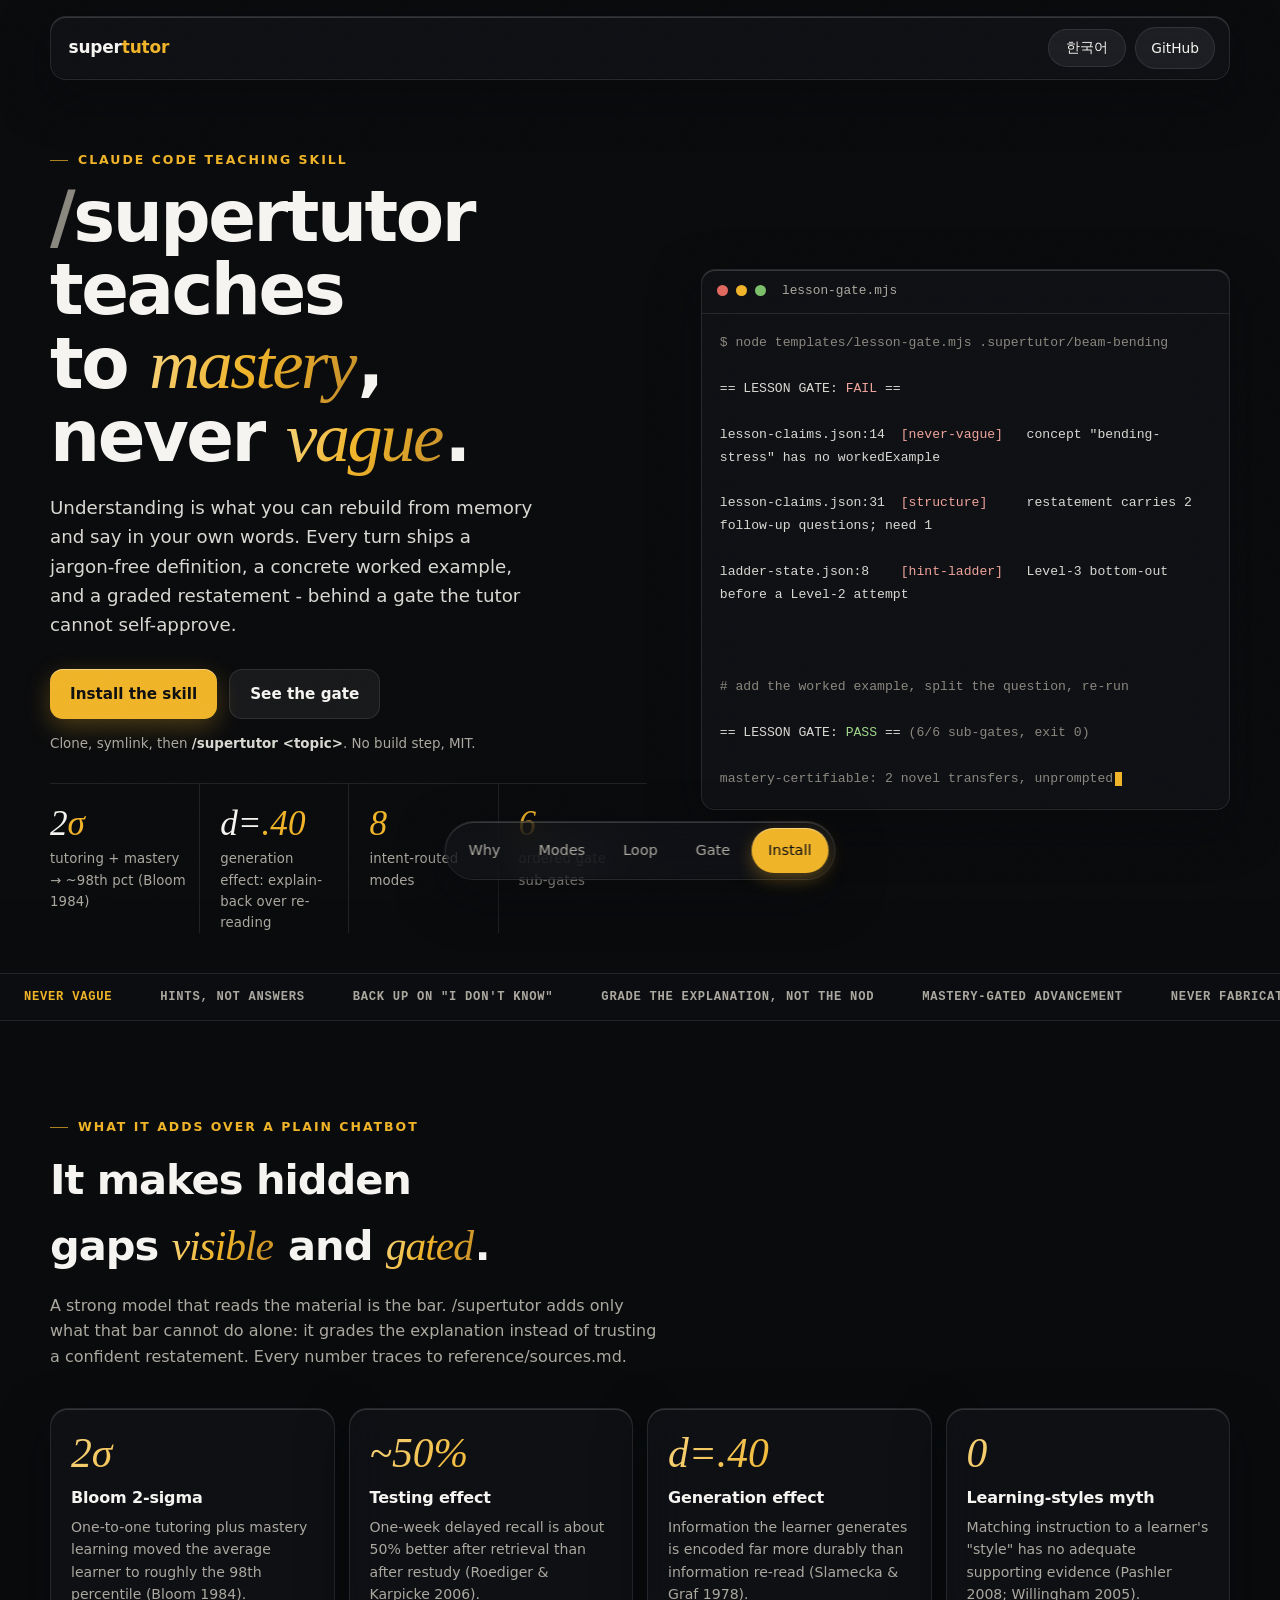
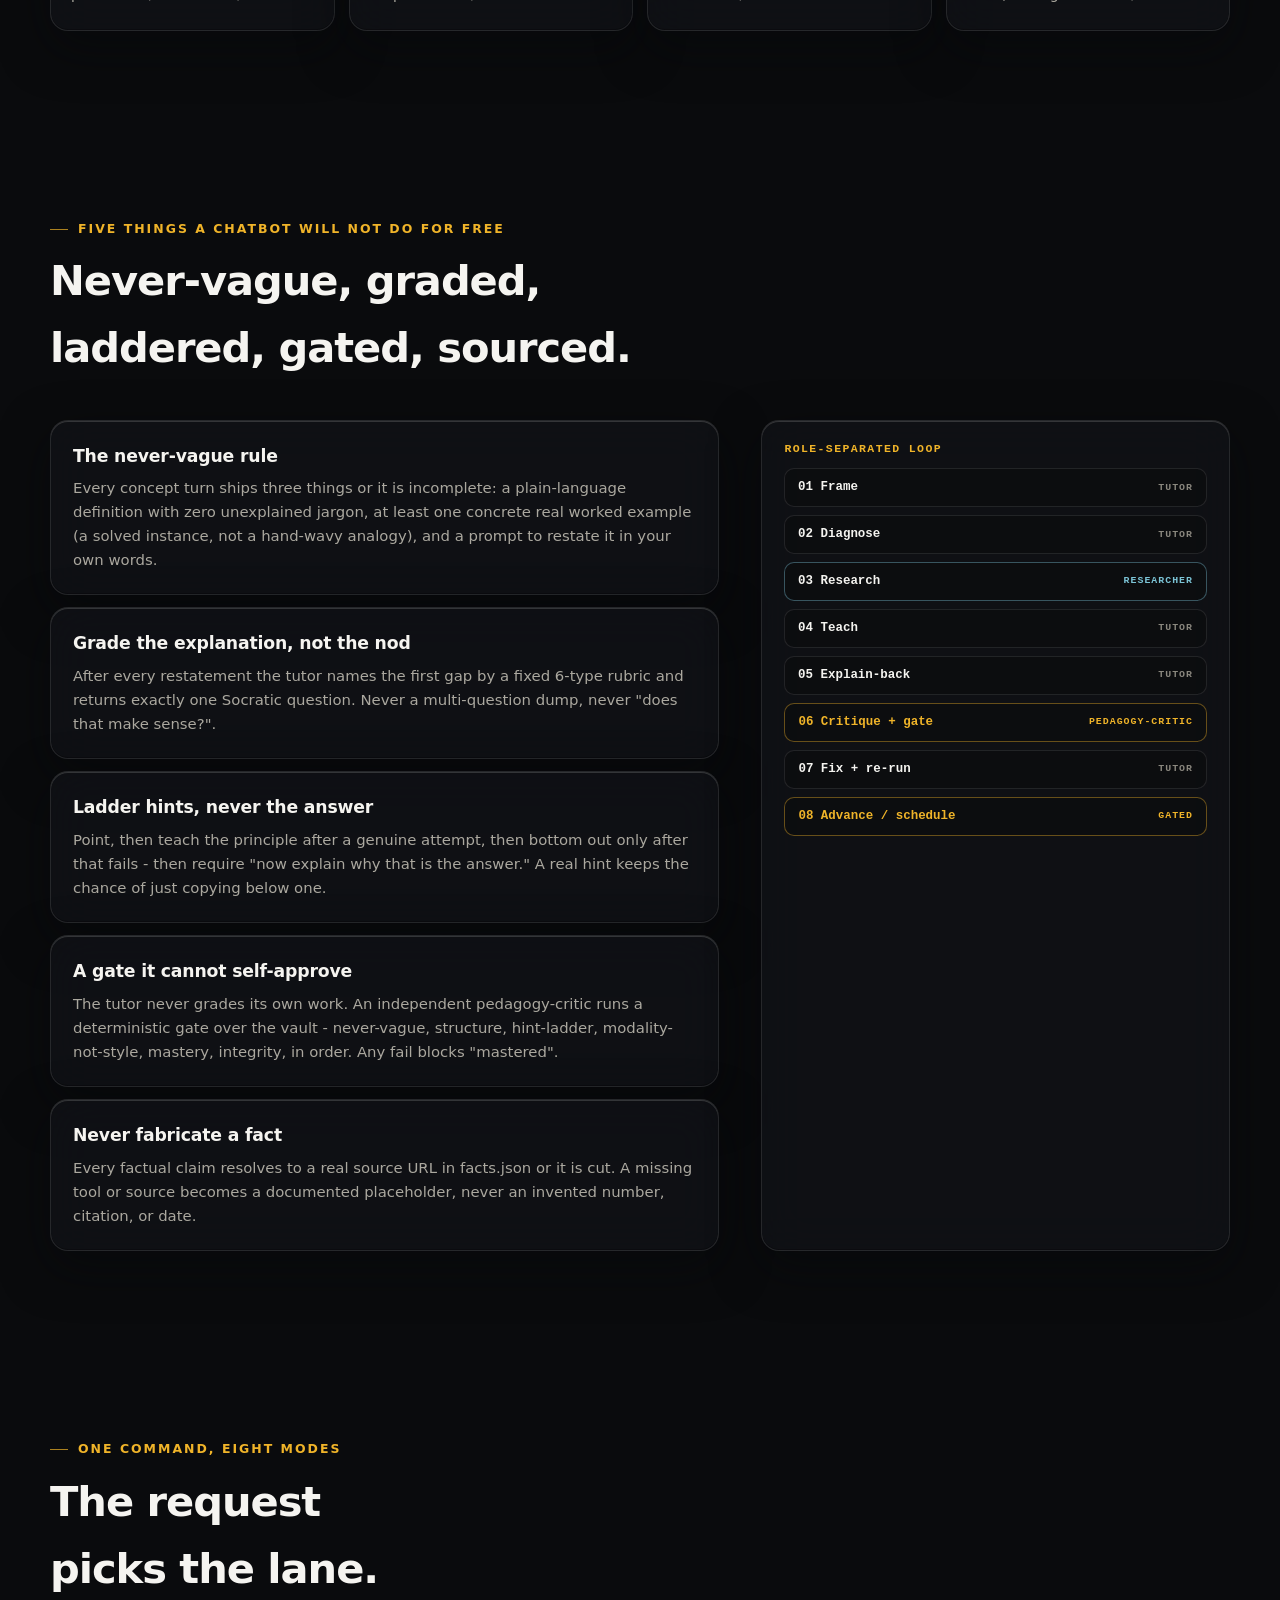
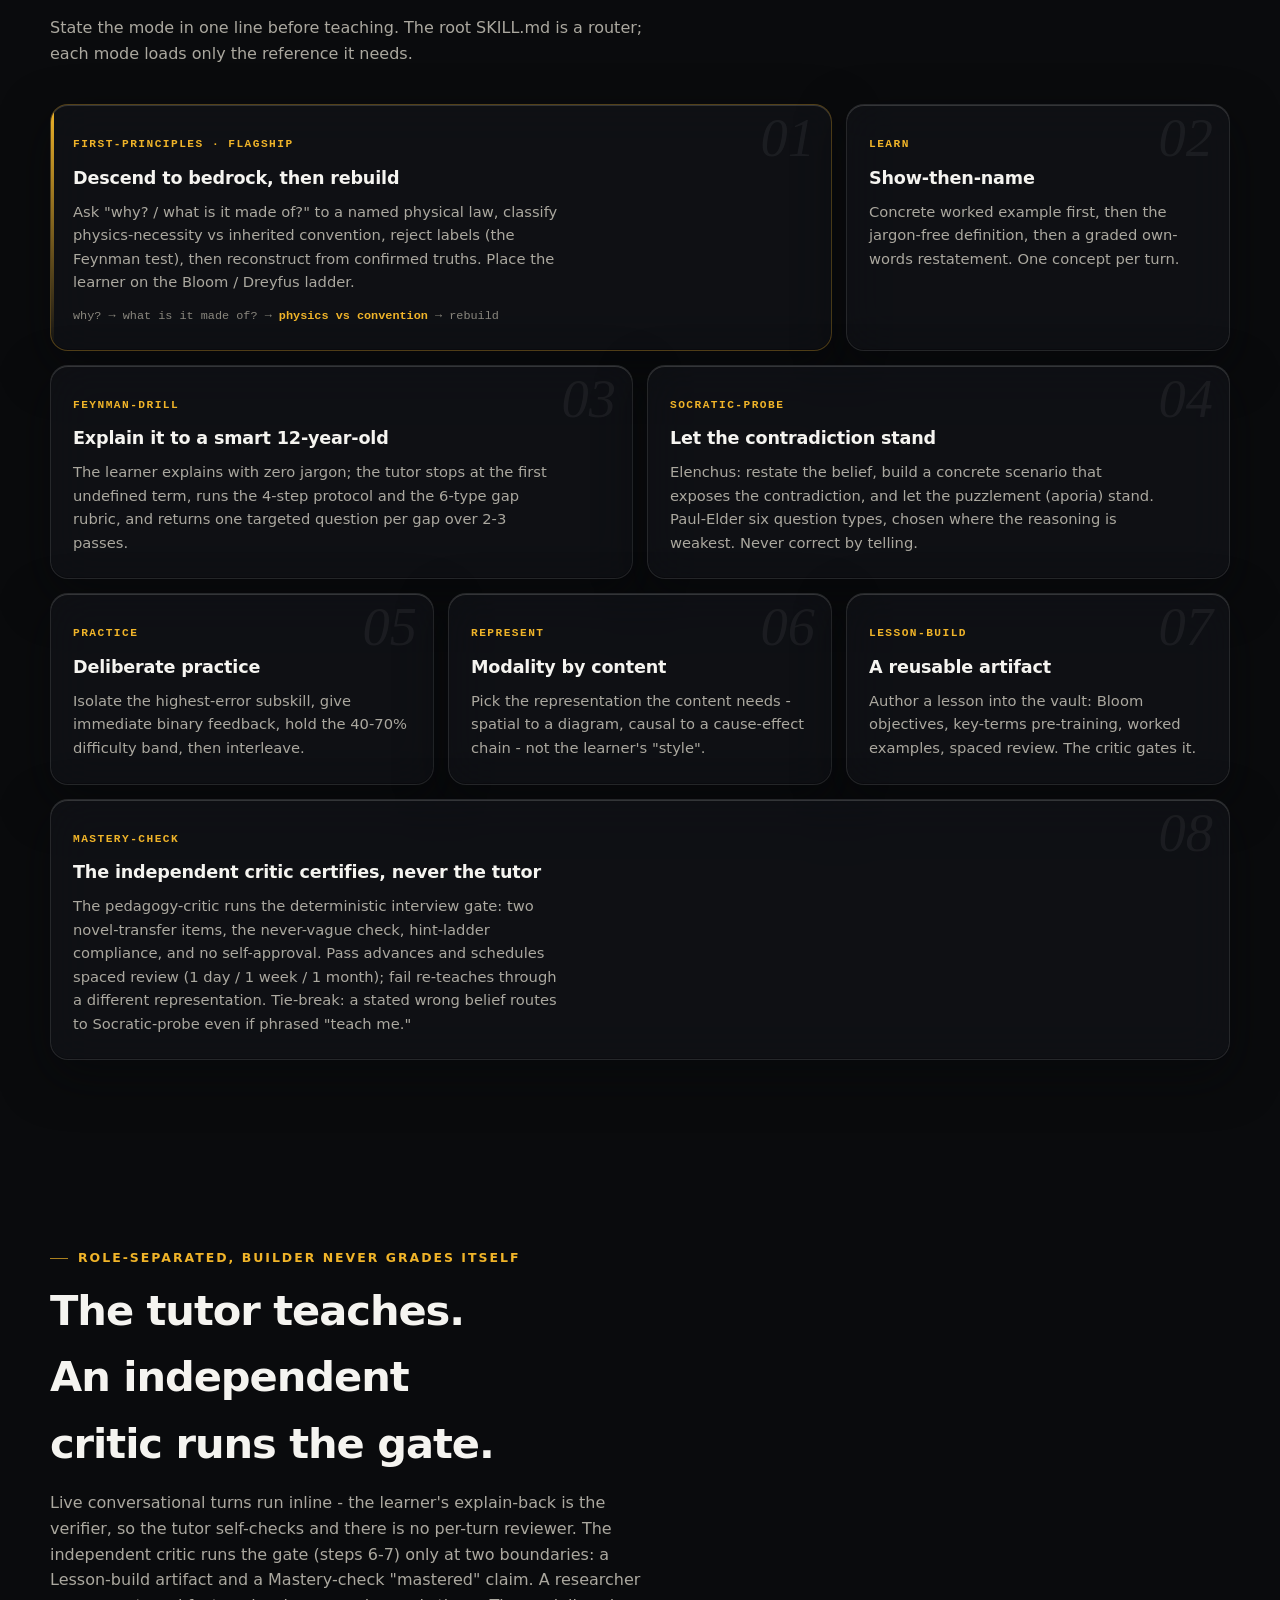
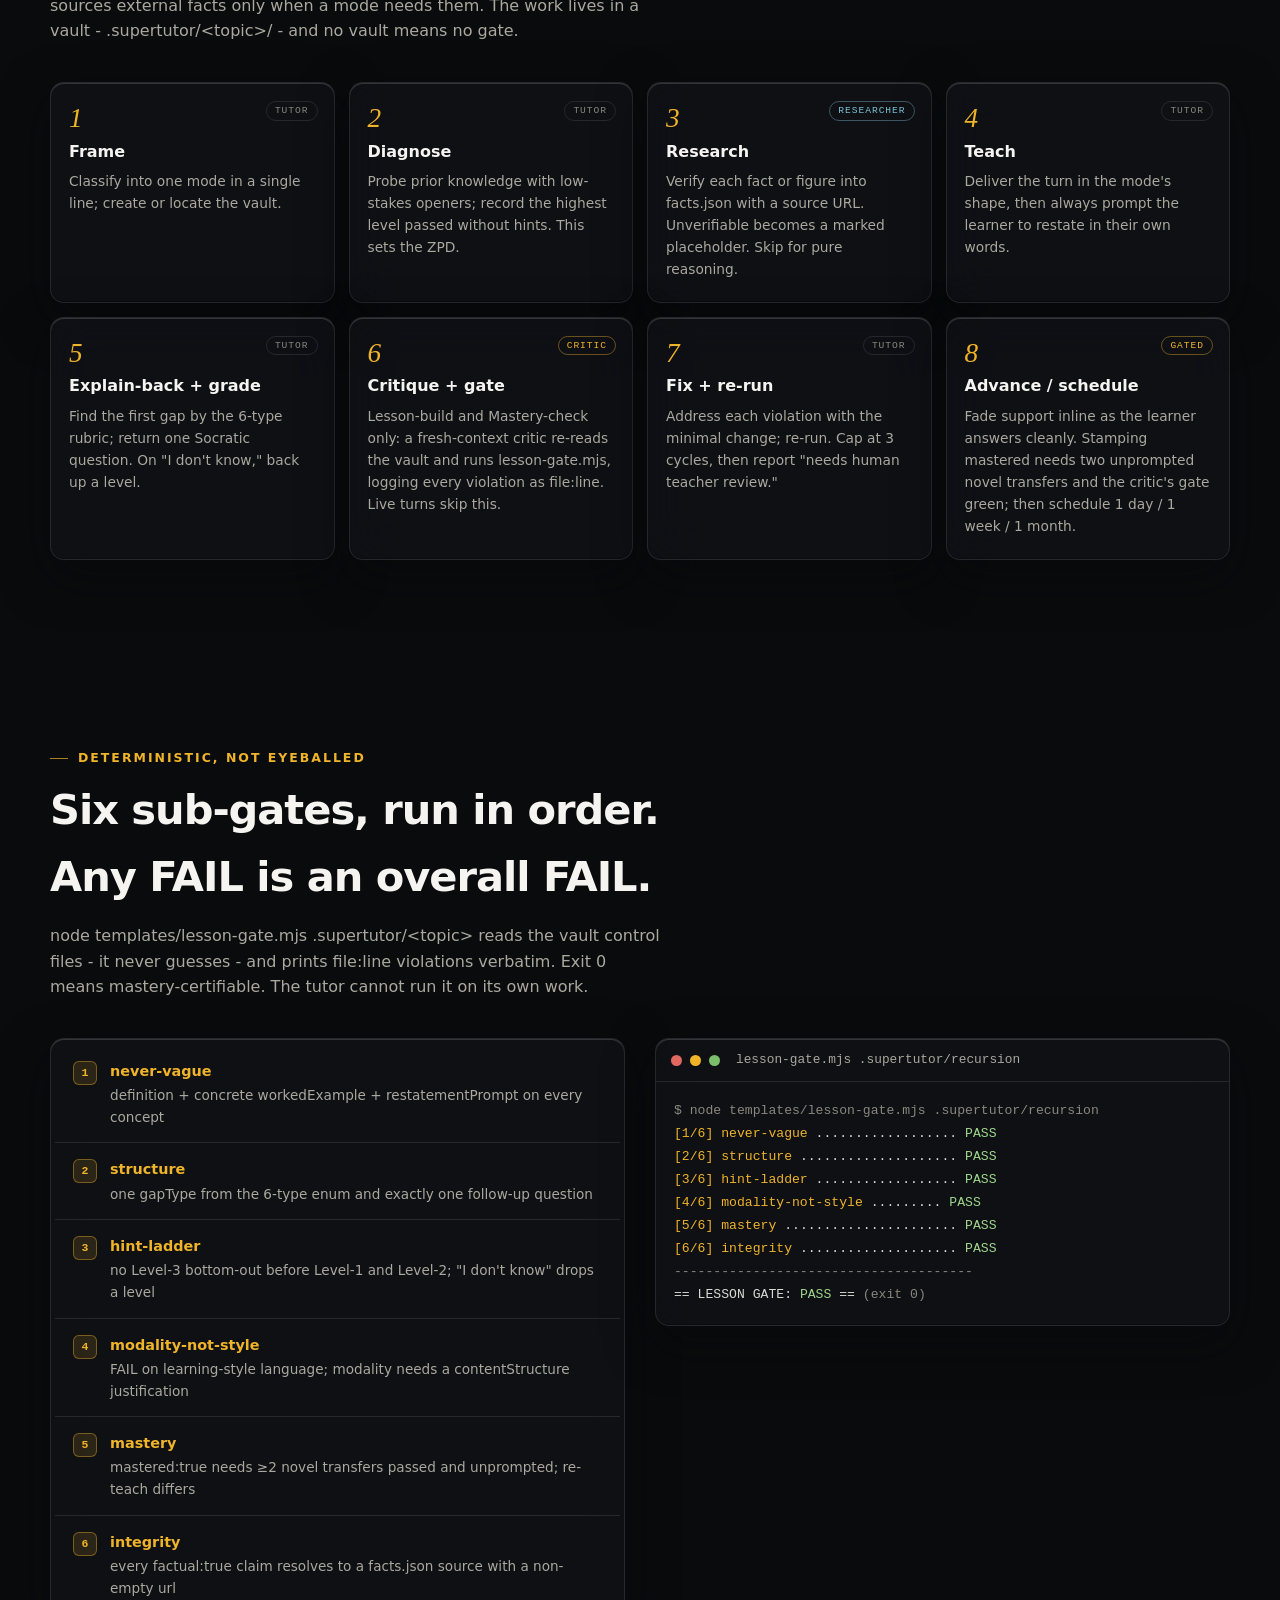
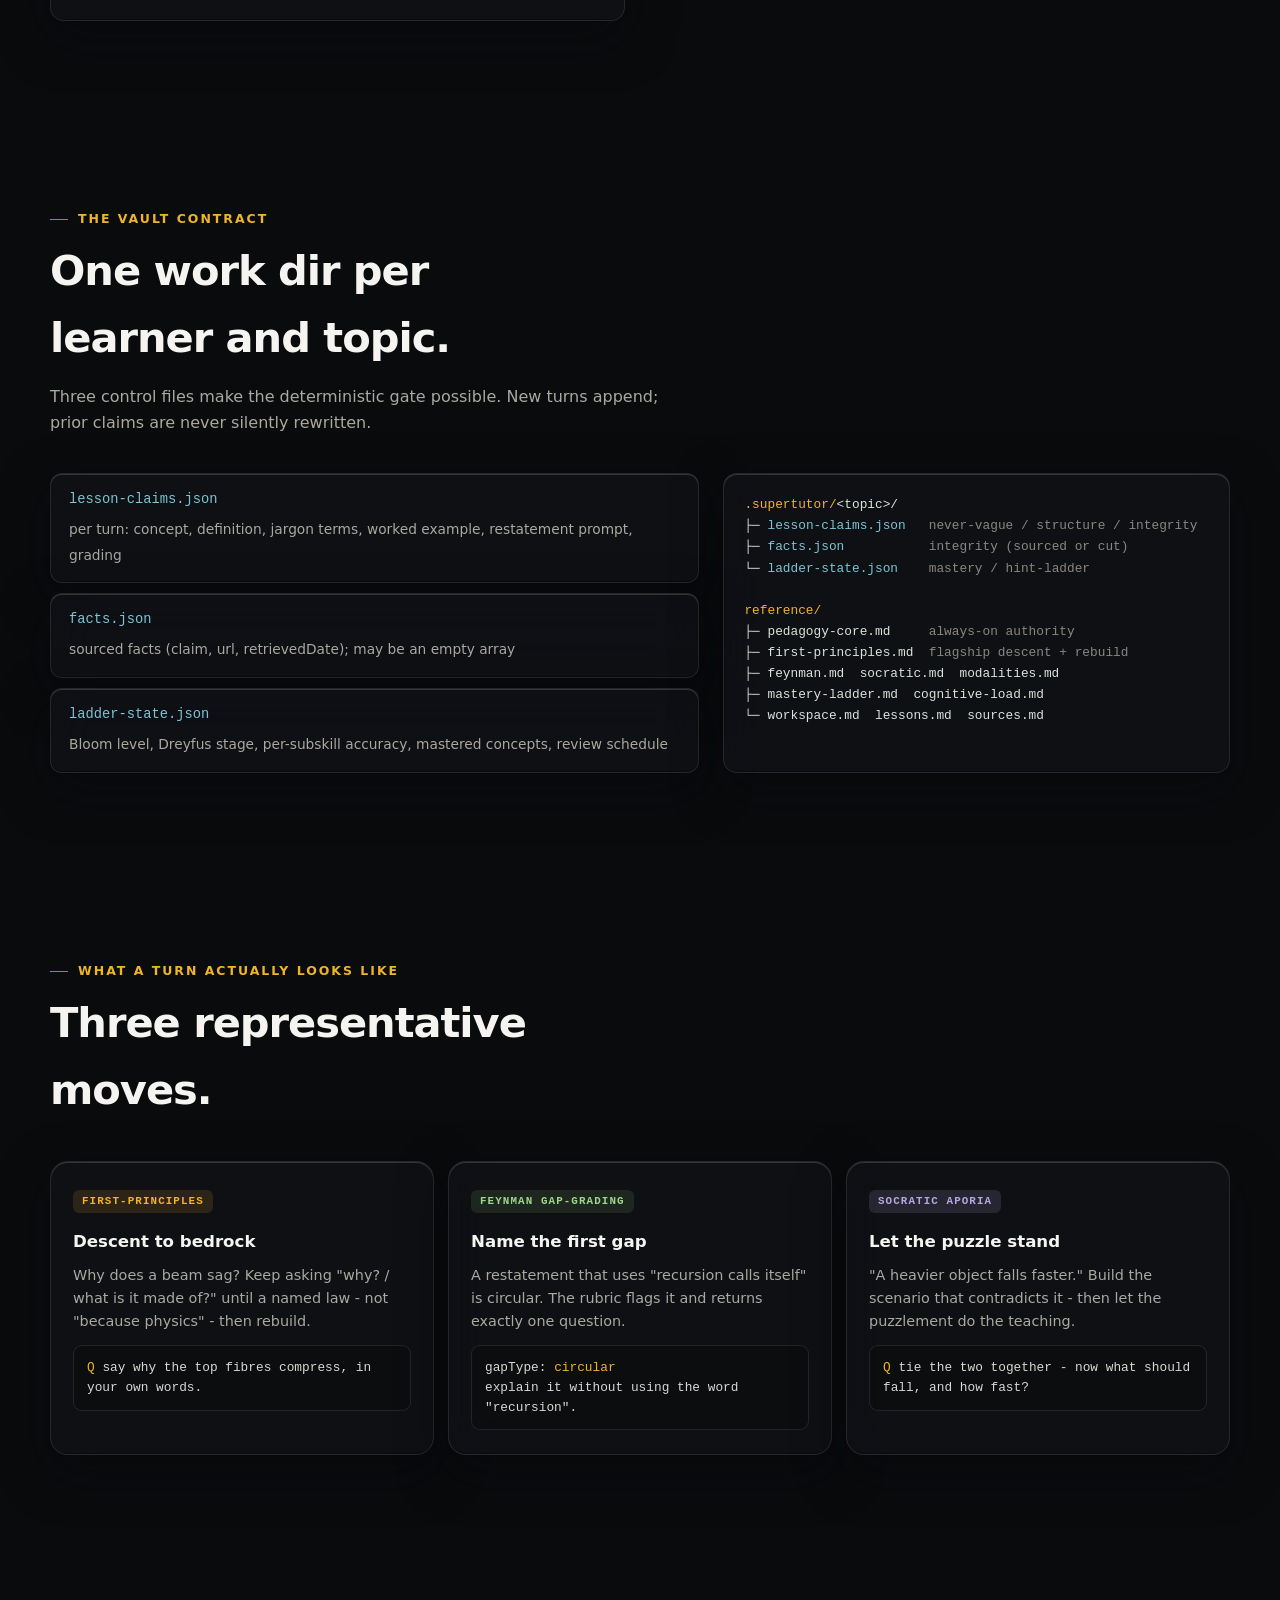
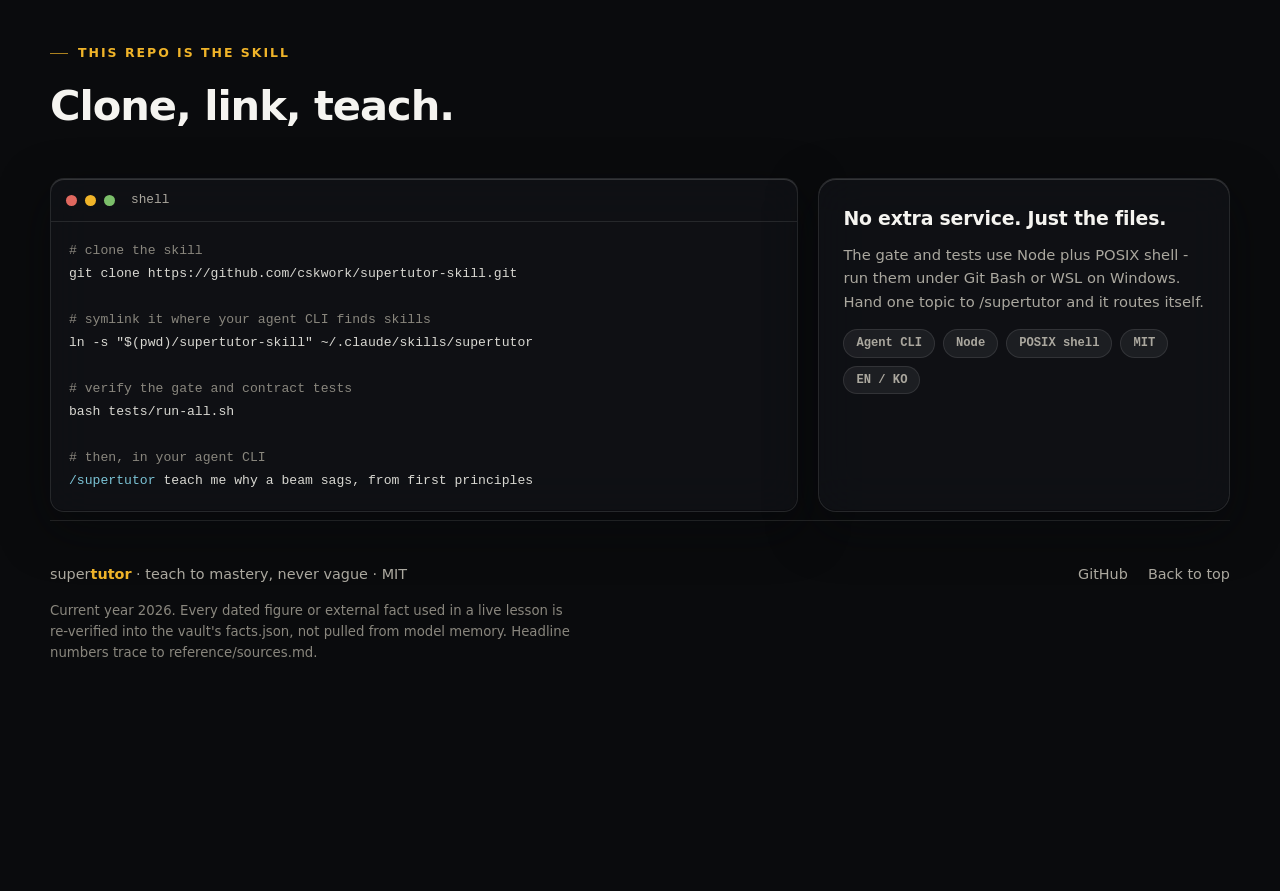
==== commit 2d27bbfe: "docs: sync landing page loop with critic-scoping change The role-separated-loop section showed the c" ====
--- a/docs/index.html
+++ b/docs/index.html
@@ -453,7 +453,7 @@
     <div class="sec-head reveal">
       <span class="eyebrow"><span class="en">Role-separated, builder never grades itself</span><span class="ko">역할 분리, 만든 쪽이 채점하지 않음</span></span>
       <h2><span class="en">The tutor teaches. An independent critic runs the gate.</span><span class="ko">튜터가 가르치고, 독립 검토자가 게이트를 돌립니다.</span></h2>
-      <p><span class="en">A researcher sources external facts only when a mode needs them. The work lives in a vault - .supertutor/&lt;topic&gt;/ - and no vault means no gate.</span><span class="ko">리서처는 모드가 필요로 할 때만 외부 사실을 출처와 함께 가져옵니다. 작업은 볼트(.supertutor/&lt;주제&gt;/)에 살고, 볼트가 없으면 게이트도 없습니다.</span></p>
+      <p><span class="en">Live conversational turns run inline - the learner's explain-back is the verifier, so the tutor self-checks and there is no per-turn reviewer. The independent critic runs the gate (steps 6-7) only at two boundaries: a Lesson-build artifact and a Mastery-check "mastered" claim. A researcher sources external facts only when a mode needs them. The work lives in a vault - .supertutor/&lt;topic&gt;/ - and no vault means no gate.</span><span class="ko">라이브 대화 턴은 인라인으로 진행됩니다 - 학습자의 explain-back이 검증자라, 튜터가 자가 점검하고 매 턴 검토자는 없습니다. 독립 검토자는 두 경계에서만 게이트(6~7단계)를 돌립니다: Lesson-build 산출물과 Mastery-check "mastered" 주장. 리서처는 모드가 필요로 할 때만 외부 사실을 출처와 함께 가져옵니다. 작업은 볼트(.supertutor/&lt;주제&gt;/)에 살고, 볼트가 없으면 게이트도 없습니다.</span></p>
     </div>
     <div class="loop">
       <div class="step glass reveal"><span class="role"><span class="en">tutor</span><span class="ko">튜터</span></span><div class="n">1</div><h3><span class="en">Frame</span><span class="ko">분류</span></h3><p><span class="en">Classify into one mode in a single line; create or locate the vault.</span><span class="ko">한 줄로 한 모드로 분류하고, 볼트를 만들거나 찾습니다.</span></p></div>
@@ -461,9 +461,9 @@
       <div class="step glass reveal" style="--d:.1s"><span class="role research"><span class="en">researcher</span><span class="ko">리서처</span></span><div class="n">3</div><h3><span class="en">Research</span><span class="ko">조사</span></h3><p><span class="en">Verify each fact or figure into facts.json with a source URL. Unverifiable becomes a marked placeholder. Skip for pure reasoning.</span><span class="ko">각 사실·수치를 출처 URL과 함께 facts.json에 검증합니다. 확인 불가는 표시된 자리표시자로. 순수 추론이면 생략.</span></p></div>
       <div class="step glass reveal" style="--d:.15s"><span class="role"><span class="en">tutor</span><span class="ko">튜터</span></span><div class="n">4</div><h3><span class="en">Teach</span><span class="ko">교육</span></h3><p><span class="en">Deliver the turn in the mode's shape, then always prompt the learner to restate in their own words.</span><span class="ko">모드 형태에 맞춰 턴을 내고, 언제나 자기 말로 되말하도록 요청합니다.</span></p></div>
       <div class="step glass reveal"><span class="role"><span class="en">tutor</span><span class="ko">튜터</span></span><div class="n">5</div><h3><span class="en">Explain-back + grade</span><span class="ko">되말하기 + 채점</span></h3><p><span class="en">Find the first gap by the 6-type rubric; return one Socratic question. On "I don't know," back up a level.</span><span class="ko">6가지 루브릭으로 첫 빈틈을 찾아 질문 하나를 냅니다. "모르겠어요"면 한 단계 내려갑니다.</span></p></div>
-      <div class="step glass reveal" style="--d:.05s"><span class="role critic"><span class="en">critic</span><span class="ko">검토자</span></span><div class="n">6</div><h3><span class="en">Critique + gate</span><span class="ko">검토 + 게이트</span></h3><p><span class="en">A fresh-context critic re-reads the vault and runs lesson-gate.mjs, logging every violation as file:line.</span><span class="ko">새 맥락의 검토자가 볼트를 다시 읽고 lesson-gate.mjs를 돌려 모든 위반을 file:line으로 남깁니다.</span></p></div>
+      <div class="step glass reveal" style="--d:.05s"><span class="role critic"><span class="en">critic</span><span class="ko">검토자</span></span><div class="n">6</div><h3><span class="en">Critique + gate</span><span class="ko">검토 + 게이트</span></h3><p><span class="en">Lesson-build and Mastery-check only: a fresh-context critic re-reads the vault and runs lesson-gate.mjs, logging every violation as file:line. Live turns skip this.</span><span class="ko">Lesson-build와 Mastery-check에서만: 새 맥락의 검토자가 볼트를 다시 읽고 lesson-gate.mjs를 돌려 모든 위반을 file:line으로 남깁니다. 라이브 턴은 건너뜁니다.</span></p></div>
       <div class="step glass reveal" style="--d:.1s"><span class="role"><span class="en">tutor</span><span class="ko">튜터</span></span><div class="n">7</div><h3><span class="en">Fix + re-run</span><span class="ko">수정 + 재실행</span></h3><p><span class="en">Address each violation with the minimal change; re-run. Cap at 3 cycles, then report "needs human teacher review."</span><span class="ko">위반마다 최소 변경으로 고치고 다시 돌립니다. 3회까지, 그 뒤엔 "사람 교사 검토 필요"로 보고합니다.</span></p></div>
-      <div class="step glass reveal" style="--d:.15s"><span class="role critic"><span class="en">gated</span><span class="ko">게이트</span></span><div class="n">8</div><h3><span class="en">Advance / schedule</span><span class="ko">진급 / 일정</span></h3><p><span class="en">Only after the gate is green and two novel transfers pass unprompted: mark mastered, fade support, schedule 1 day / 1 week / 1 month.</span><span class="ko">게이트가 green이고 새 전이 두 개를 힌트 없이 통과한 뒤에만, 완료로 표시하고 지원을 줄이며 1일 / 1주 / 1개월로 잡습니다.</span></p></div>
+      <div class="step glass reveal" style="--d:.15s"><span class="role critic"><span class="en">gated</span><span class="ko">게이트</span></span><div class="n">8</div><h3><span class="en">Advance / schedule</span><span class="ko">진급 / 일정</span></h3><p><span class="en">Fade support inline as the learner answers cleanly. Stamping mastered needs two unprompted novel transfers and the critic's gate green; then schedule 1 day / 1 week / 1 month.</span><span class="ko">학습자가 깔끔하게 답하면 지원을 줄이는 것은 인라인입니다. mastered로 찍으려면 힌트 없는 새 전이 두 개와 검토자의 게이트 green이 필요하고, 그 뒤 1일 / 1주 / 1개월로 잡습니다.</span></p></div>
     </div>
   </div>
 </section>
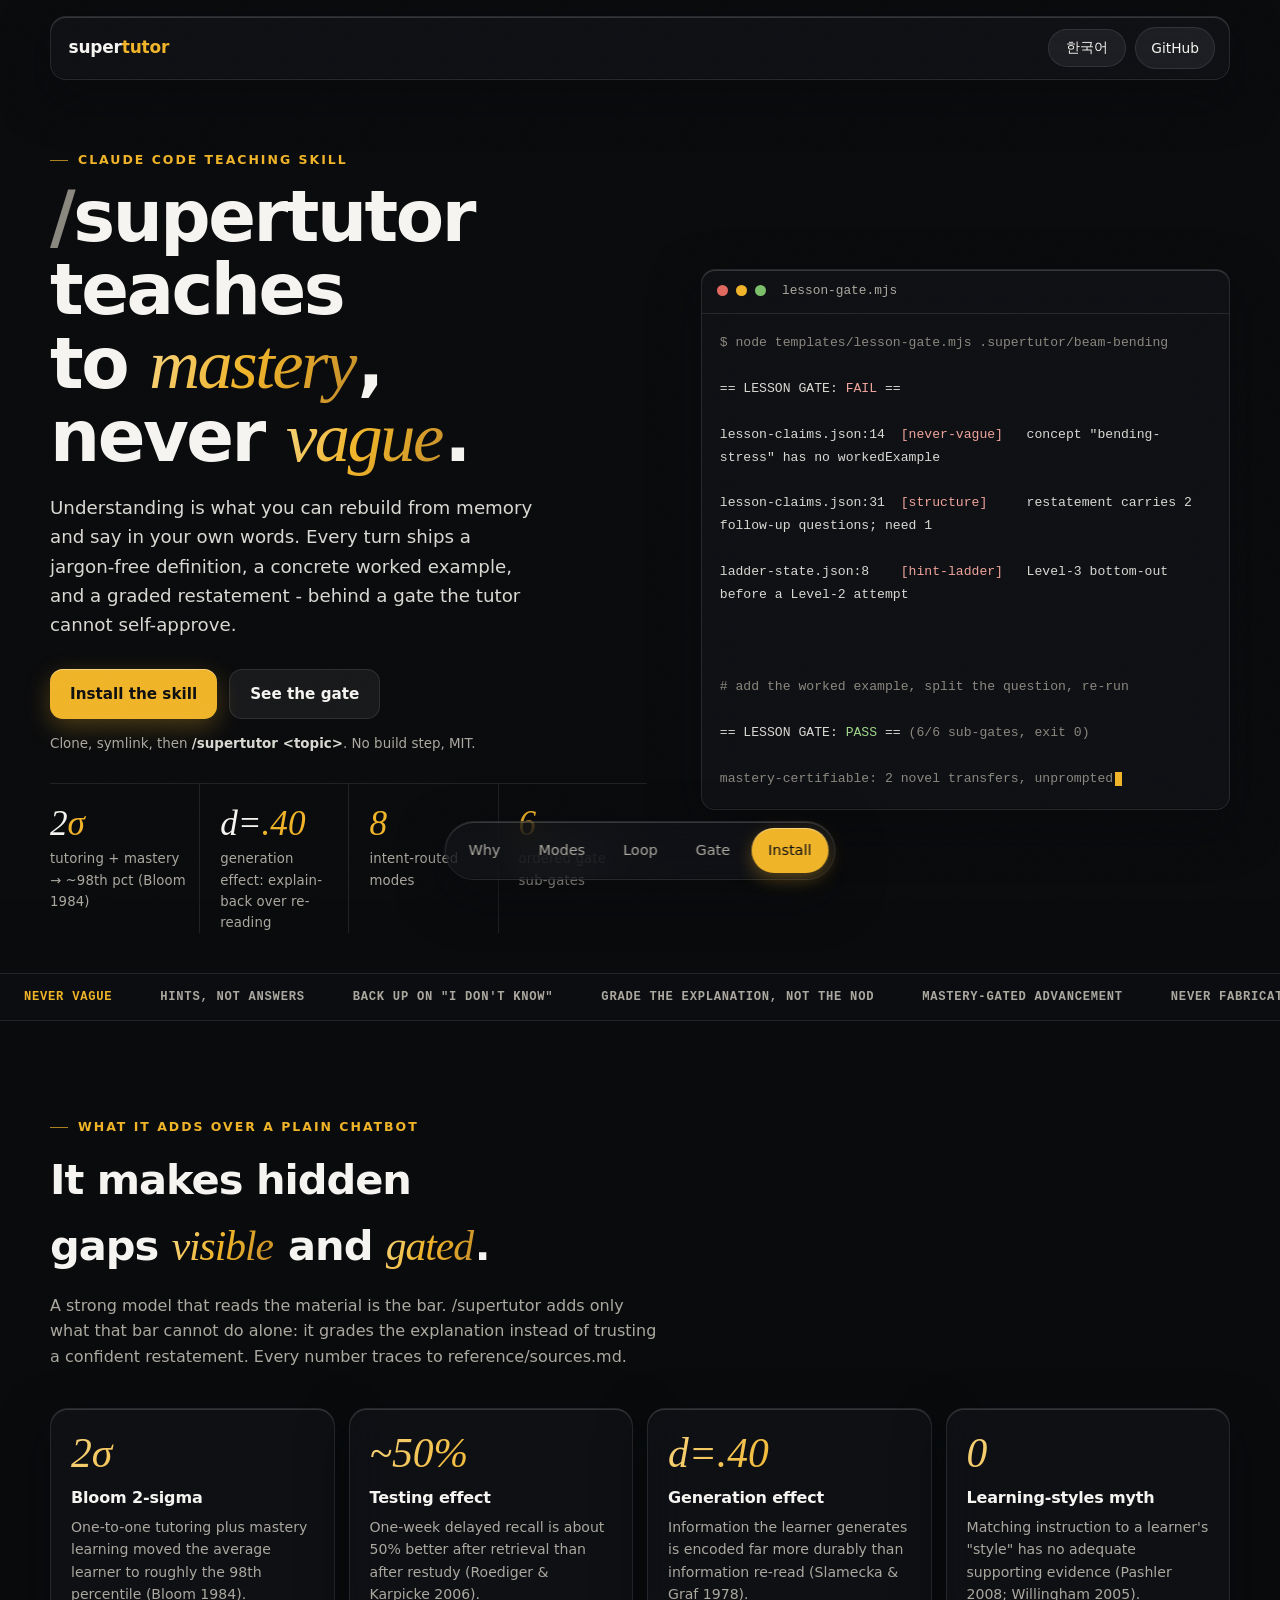
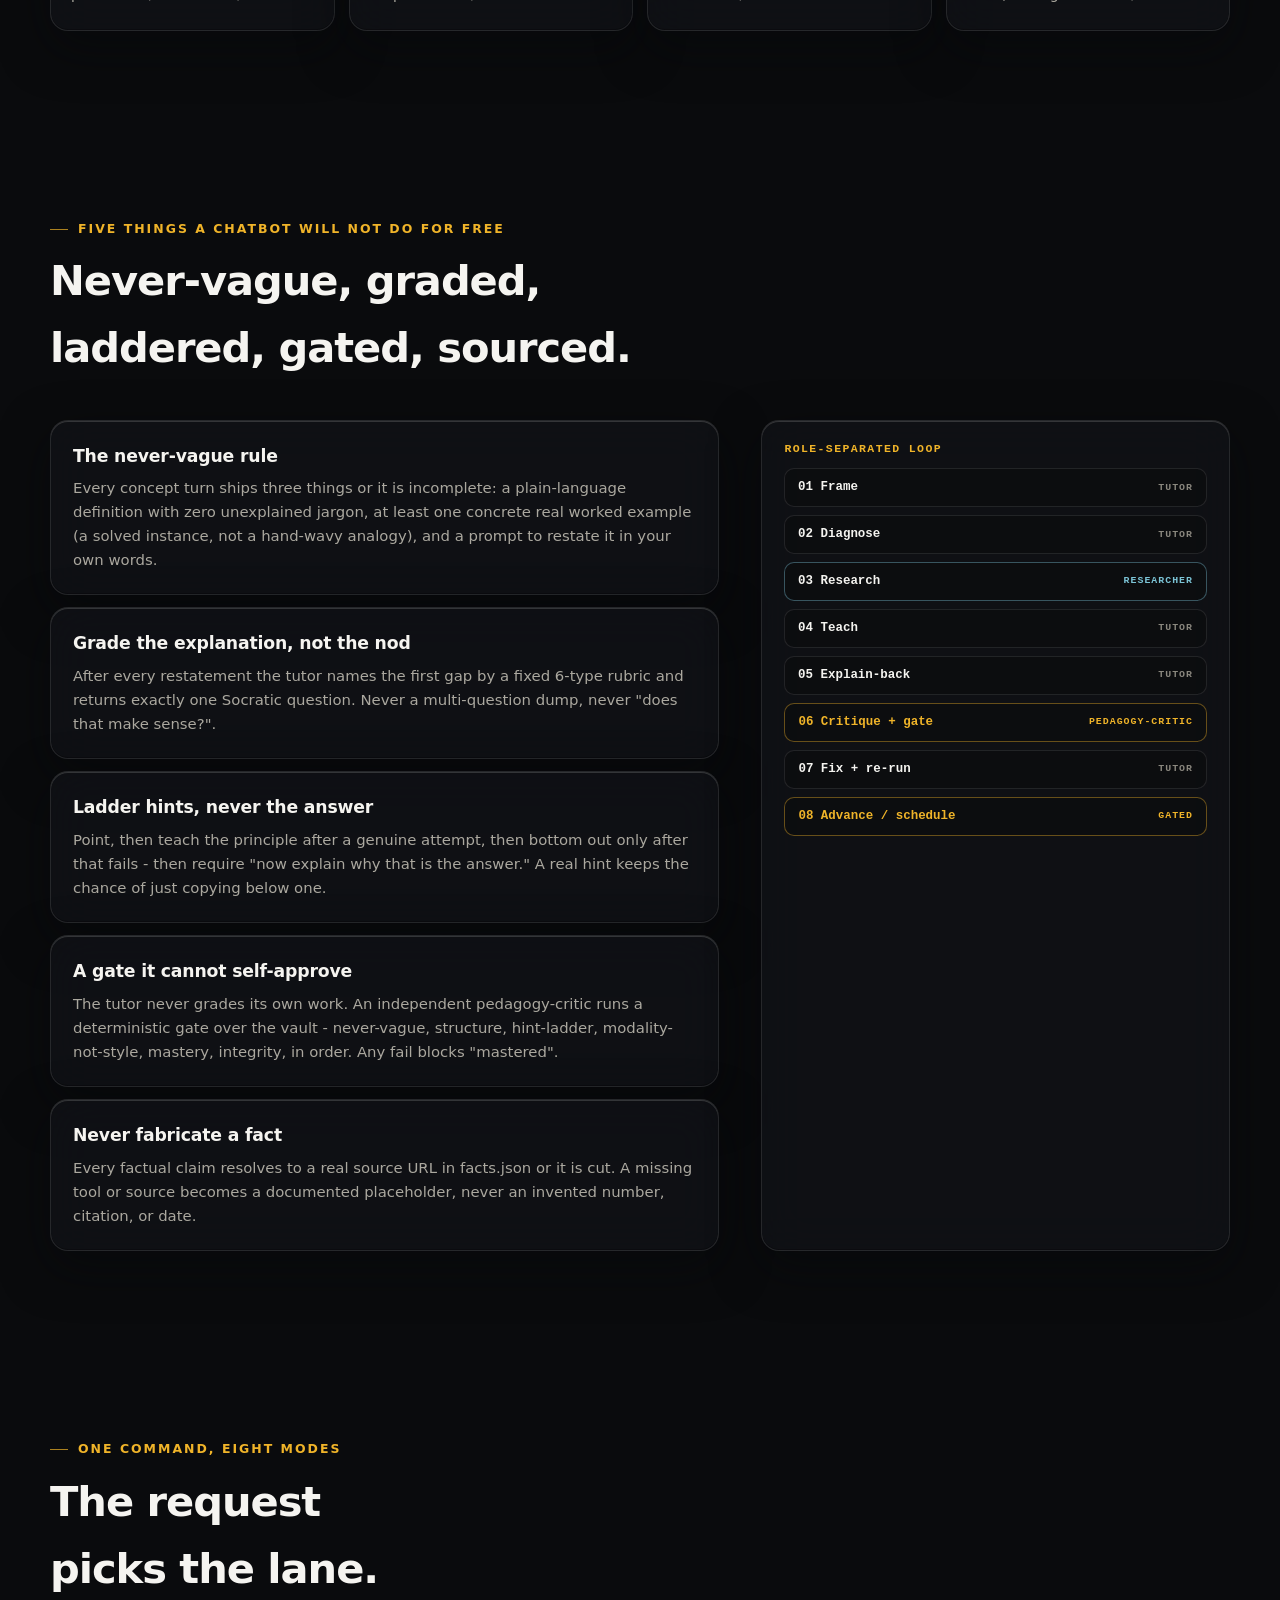
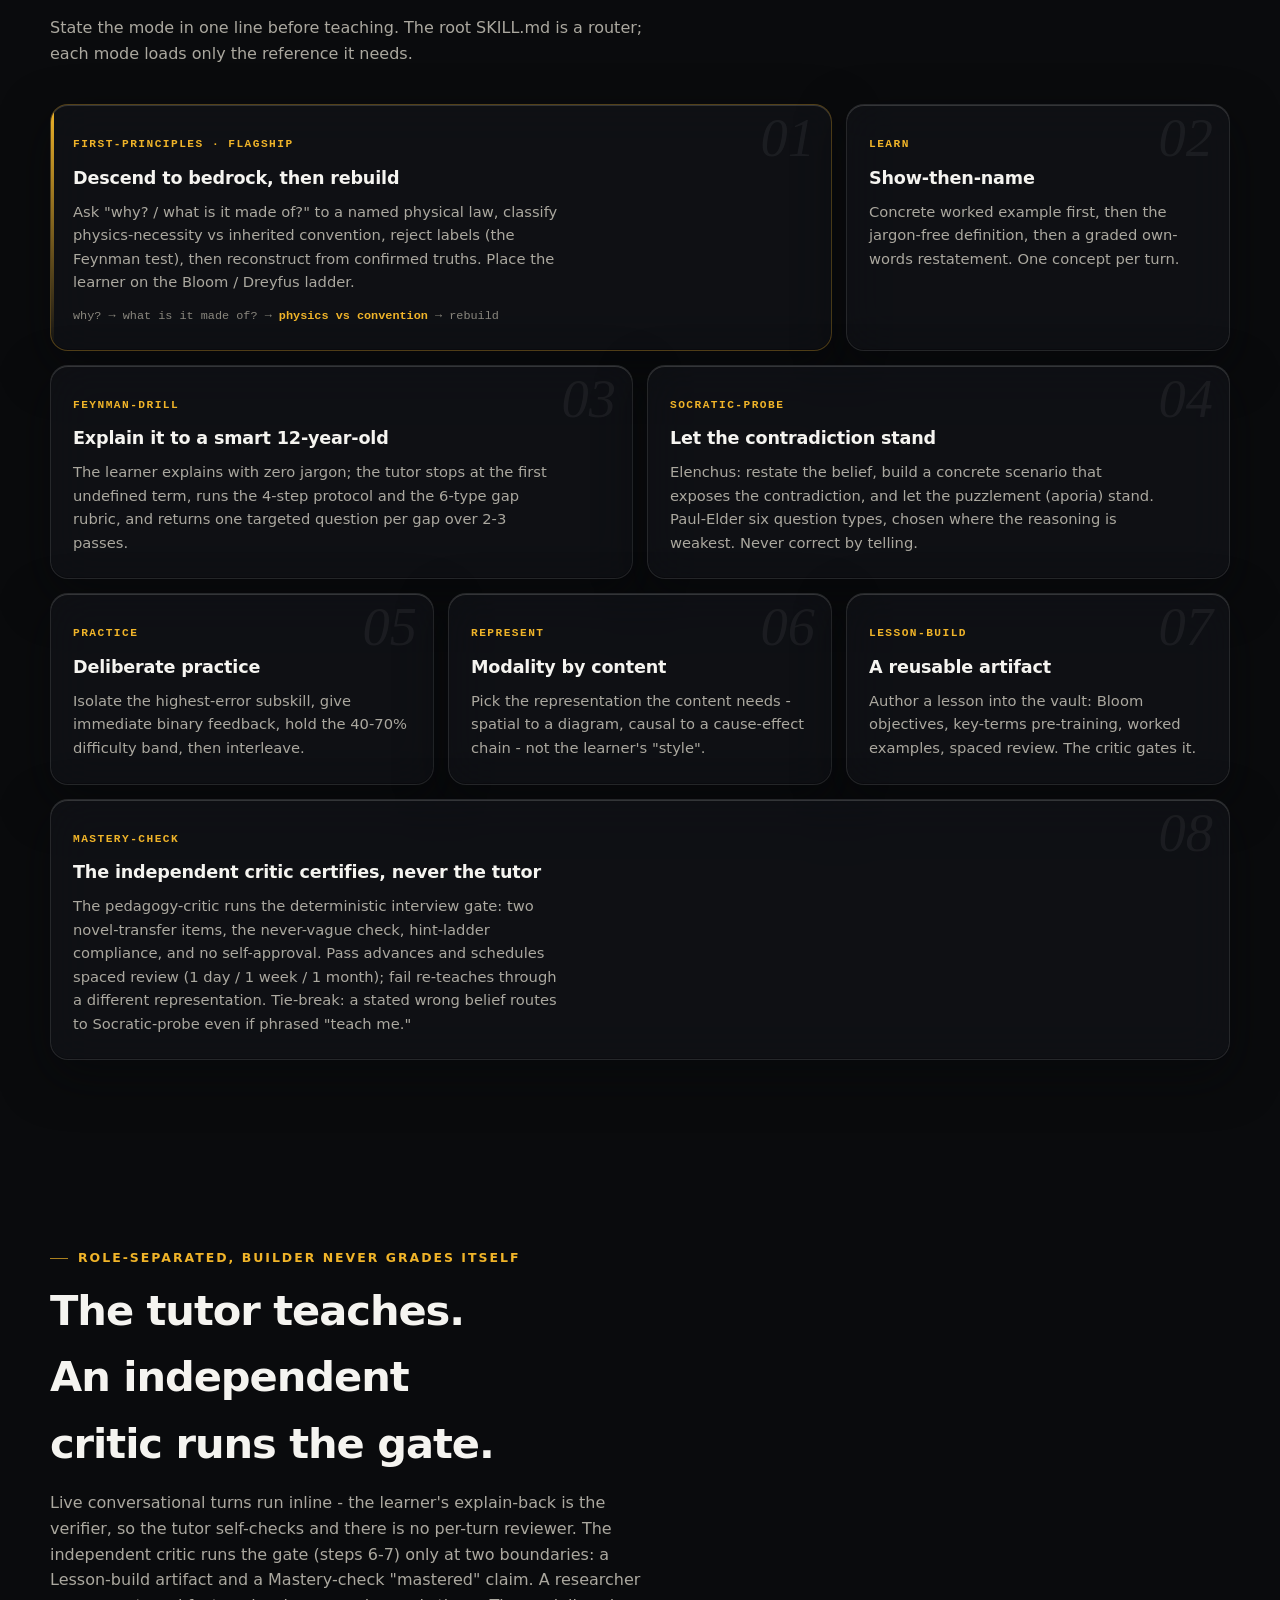
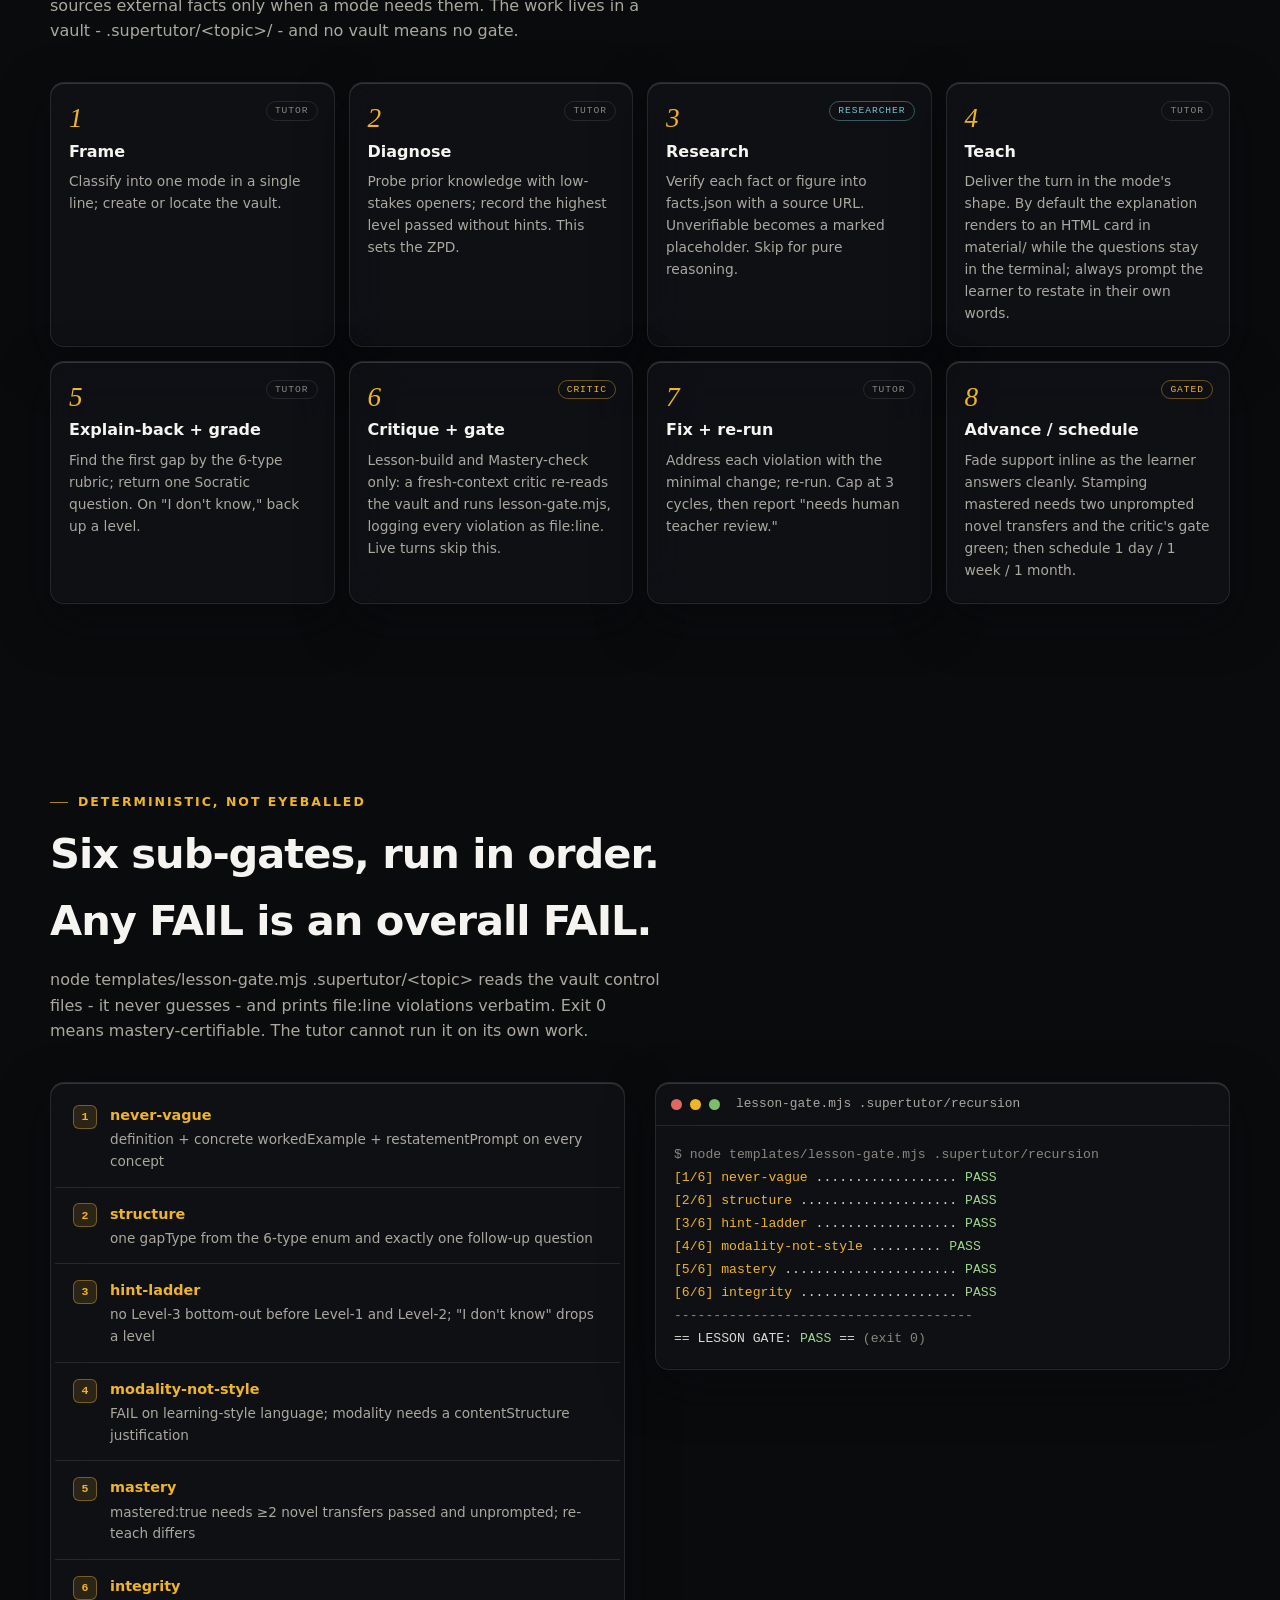
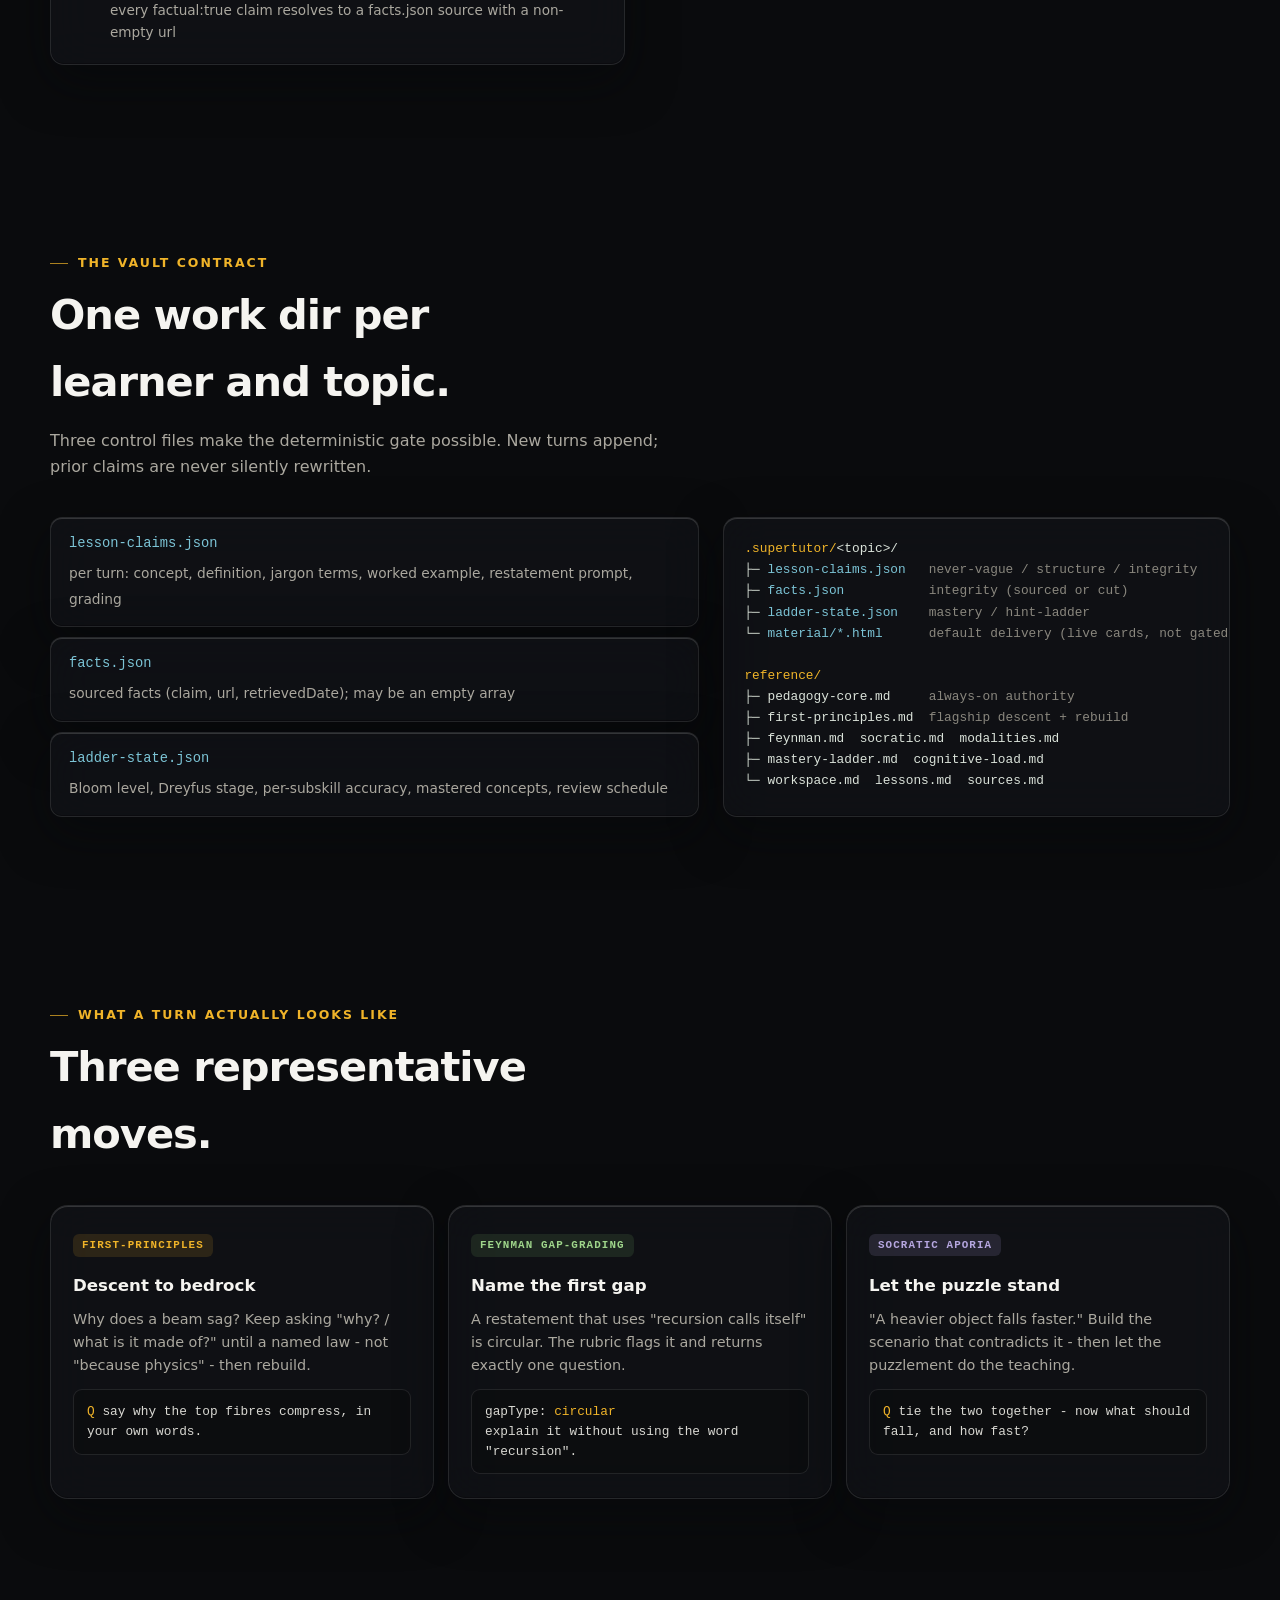
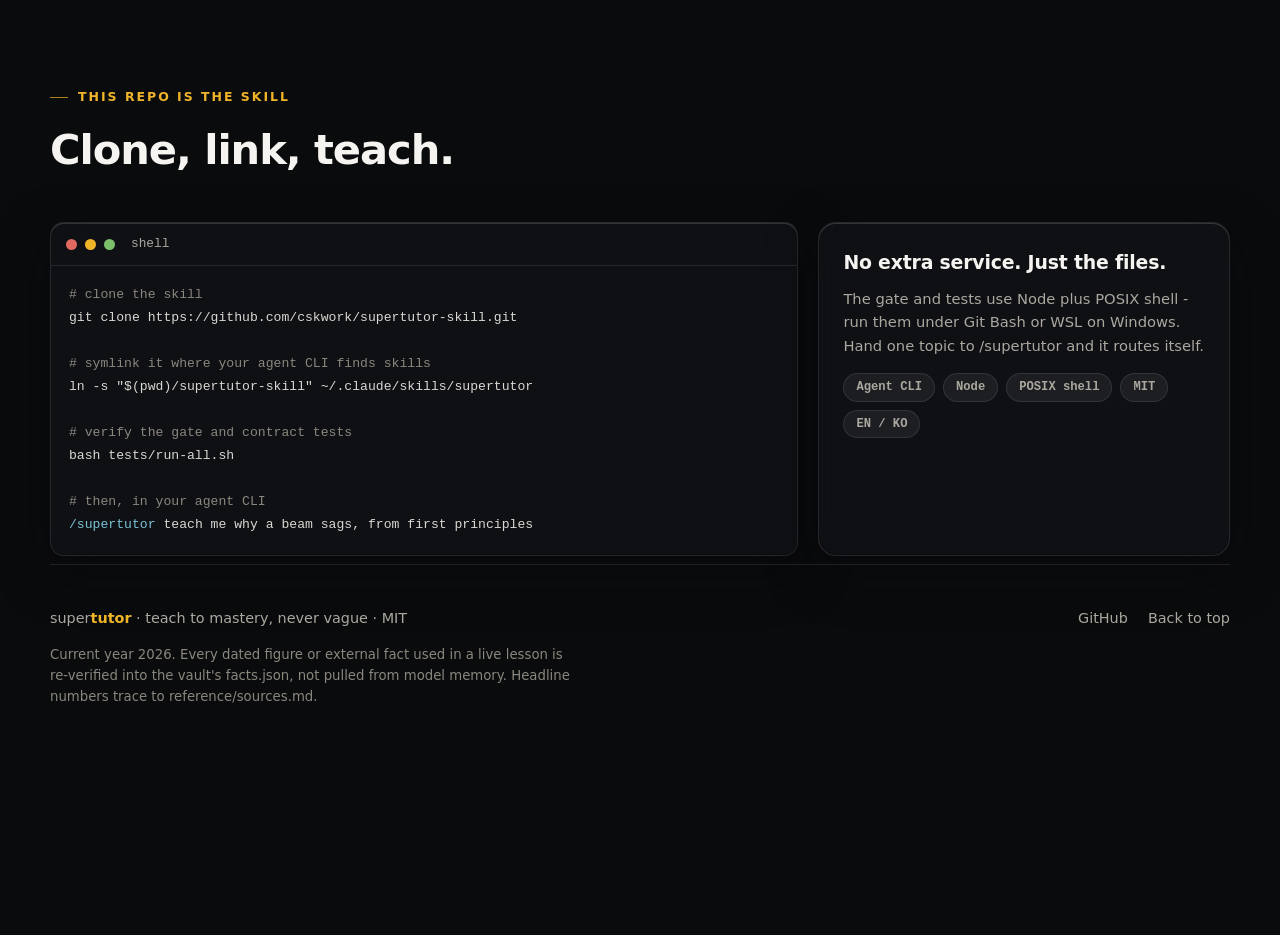
==== commit b90e890b: "docs: sync landing page to HTML-card delivery Step 4 of the teach loop now states the explanation re" ====
--- a/docs/index.html
+++ b/docs/index.html
@@ -459,7 +459,7 @@
       <div class="step glass reveal"><span class="role"><span class="en">tutor</span><span class="ko">튜터</span></span><div class="n">1</div><h3><span class="en">Frame</span><span class="ko">분류</span></h3><p><span class="en">Classify into one mode in a single line; create or locate the vault.</span><span class="ko">한 줄로 한 모드로 분류하고, 볼트를 만들거나 찾습니다.</span></p></div>
       <div class="step glass reveal" style="--d:.05s"><span class="role"><span class="en">tutor</span><span class="ko">튜터</span></span><div class="n">2</div><h3><span class="en">Diagnose</span><span class="ko">진단</span></h3><p><span class="en">Probe prior knowledge with low-stakes openers; record the highest level passed without hints. This sets the ZPD.</span><span class="ko">가벼운 질문으로 사전 지식을 떠보고, 힌트 없이 통과한 최고 수준을 기록합니다. 이것이 ZPD를 정합니다.</span></p></div>
       <div class="step glass reveal" style="--d:.1s"><span class="role research"><span class="en">researcher</span><span class="ko">리서처</span></span><div class="n">3</div><h3><span class="en">Research</span><span class="ko">조사</span></h3><p><span class="en">Verify each fact or figure into facts.json with a source URL. Unverifiable becomes a marked placeholder. Skip for pure reasoning.</span><span class="ko">각 사실·수치를 출처 URL과 함께 facts.json에 검증합니다. 확인 불가는 표시된 자리표시자로. 순수 추론이면 생략.</span></p></div>
-      <div class="step glass reveal" style="--d:.15s"><span class="role"><span class="en">tutor</span><span class="ko">튜터</span></span><div class="n">4</div><h3><span class="en">Teach</span><span class="ko">교육</span></h3><p><span class="en">Deliver the turn in the mode's shape, then always prompt the learner to restate in their own words.</span><span class="ko">모드 형태에 맞춰 턴을 내고, 언제나 자기 말로 되말하도록 요청합니다.</span></p></div>
+      <div class="step glass reveal" style="--d:.15s"><span class="role"><span class="en">tutor</span><span class="ko">튜터</span></span><div class="n">4</div><h3><span class="en">Teach</span><span class="ko">교육</span></h3><p><span class="en">Deliver the turn in the mode's shape. By default the explanation renders to an HTML card in material/ while the questions stay in the terminal; always prompt the learner to restate in their own words.</span><span class="ko">모드 형태에 맞춰 턴을 냅니다. 기본적으로 설명은 material/의 HTML 카드로, 질문은 터미널에 둡니다. 언제나 자기 말로 되말하도록 요청합니다.</span></p></div>
       <div class="step glass reveal"><span class="role"><span class="en">tutor</span><span class="ko">튜터</span></span><div class="n">5</div><h3><span class="en">Explain-back + grade</span><span class="ko">되말하기 + 채점</span></h3><p><span class="en">Find the first gap by the 6-type rubric; return one Socratic question. On "I don't know," back up a level.</span><span class="ko">6가지 루브릭으로 첫 빈틈을 찾아 질문 하나를 냅니다. "모르겠어요"면 한 단계 내려갑니다.</span></p></div>
       <div class="step glass reveal" style="--d:.05s"><span class="role critic"><span class="en">critic</span><span class="ko">검토자</span></span><div class="n">6</div><h3><span class="en">Critique + gate</span><span class="ko">검토 + 게이트</span></h3><p><span class="en">Lesson-build and Mastery-check only: a fresh-context critic re-reads the vault and runs lesson-gate.mjs, logging every violation as file:line. Live turns skip this.</span><span class="ko">Lesson-build와 Mastery-check에서만: 새 맥락의 검토자가 볼트를 다시 읽고 lesson-gate.mjs를 돌려 모든 위반을 file:line으로 남깁니다. 라이브 턴은 건너뜁니다.</span></p></div>
       <div class="step glass reveal" style="--d:.1s"><span class="role"><span class="en">tutor</span><span class="ko">튜터</span></span><div class="n">7</div><h3><span class="en">Fix + re-run</span><span class="ko">수정 + 재실행</span></h3><p><span class="en">Address each violation with the minimal change; re-run. Cap at 3 cycles, then report "needs human teacher review."</span><span class="ko">위반마다 최소 변경으로 고치고 다시 돌립니다. 3회까지, 그 뒤엔 "사람 교사 검토 필요"로 보고합니다.</span></p></div>
@@ -519,7 +519,8 @@
 <pre class="ascii glass reveal" style="--d:.06s"><span class="a">.supertutor/</span>&lt;topic&gt;/
 ├─ <span class="c">lesson-claims.json</span>   <span class="dim">never-vague / structure / integrity</span>
 ├─ <span class="c">facts.json</span>           <span class="dim">integrity (sourced or cut)</span>
-└─ <span class="c">ladder-state.json</span>    <span class="dim">mastery / hint-ladder</span>
+├─ <span class="c">ladder-state.json</span>    <span class="dim">mastery / hint-ladder</span>
+└─ <span class="c">material/*.html</span>      <span class="dim">default delivery (live cards, not gated)</span>
 
 <span class="a">reference/</span>
 ├─ pedagogy-core.md     <span class="dim">always-on authority</span>
